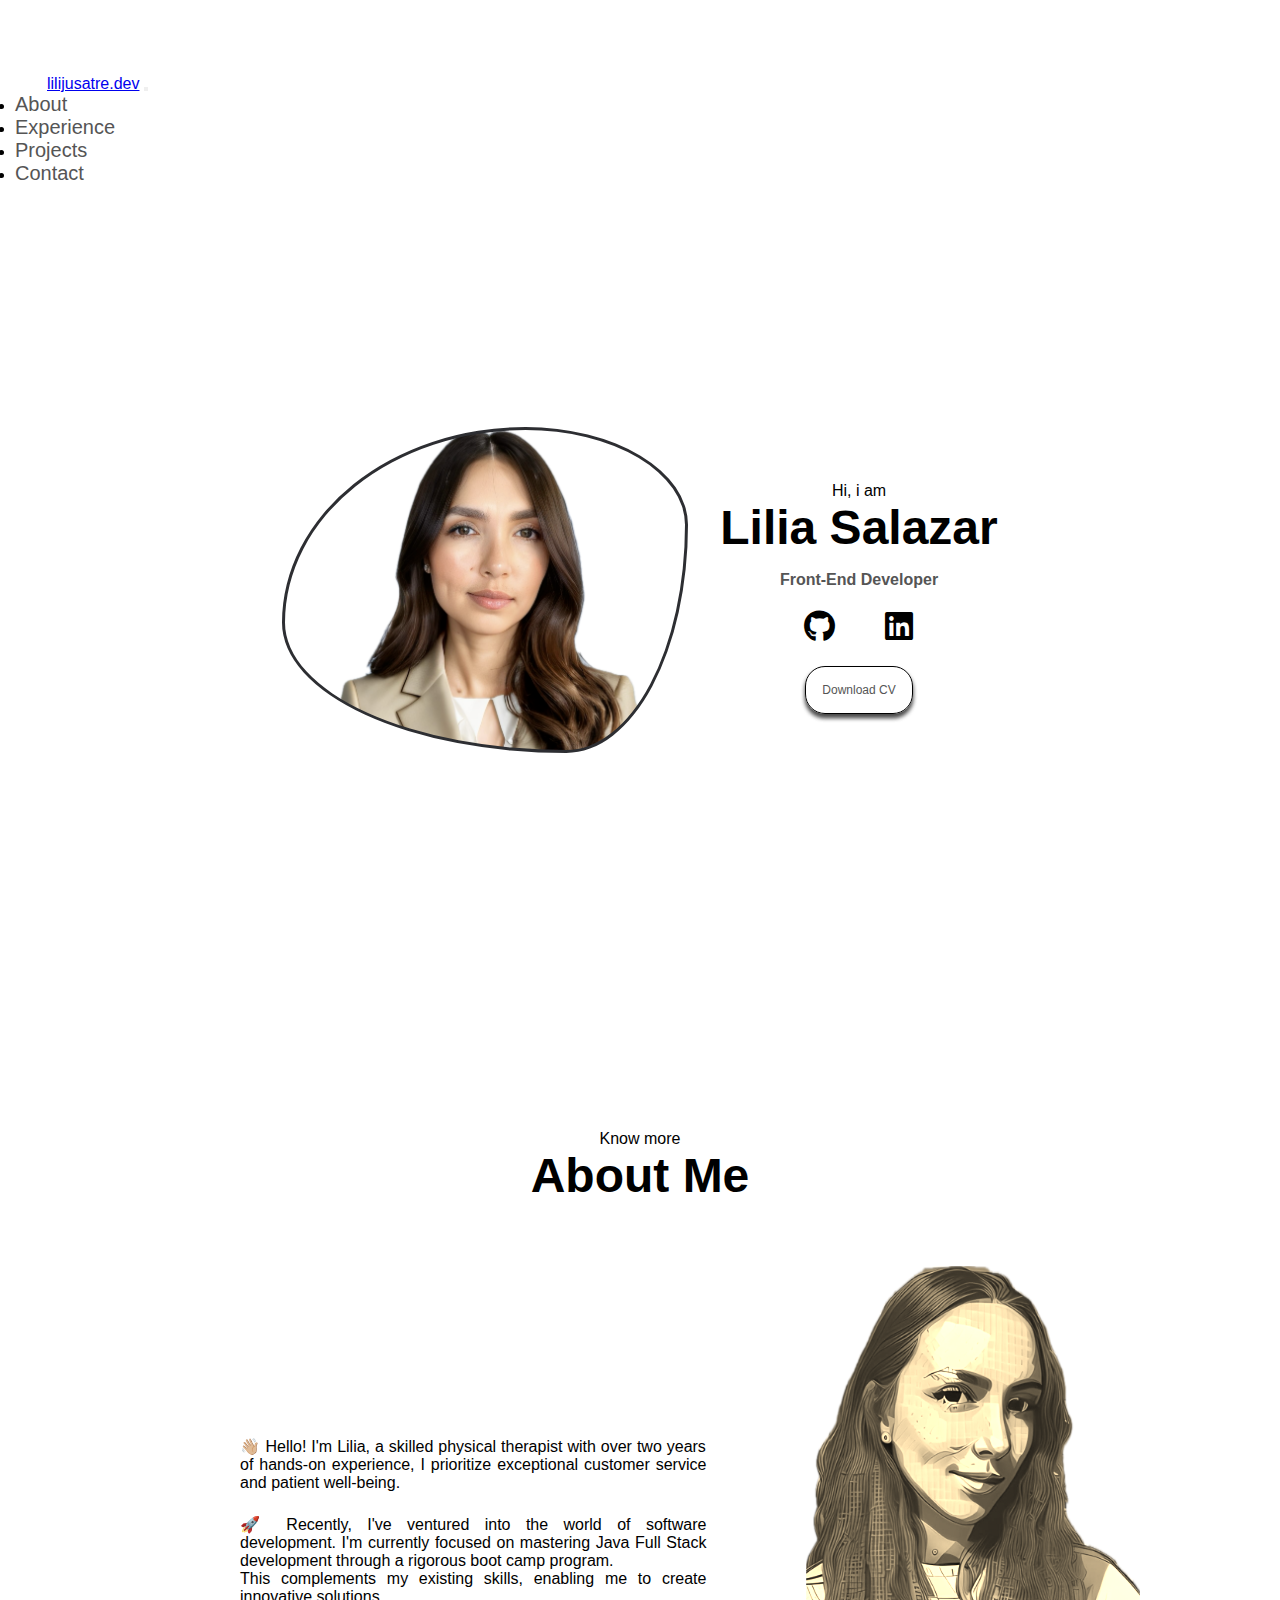
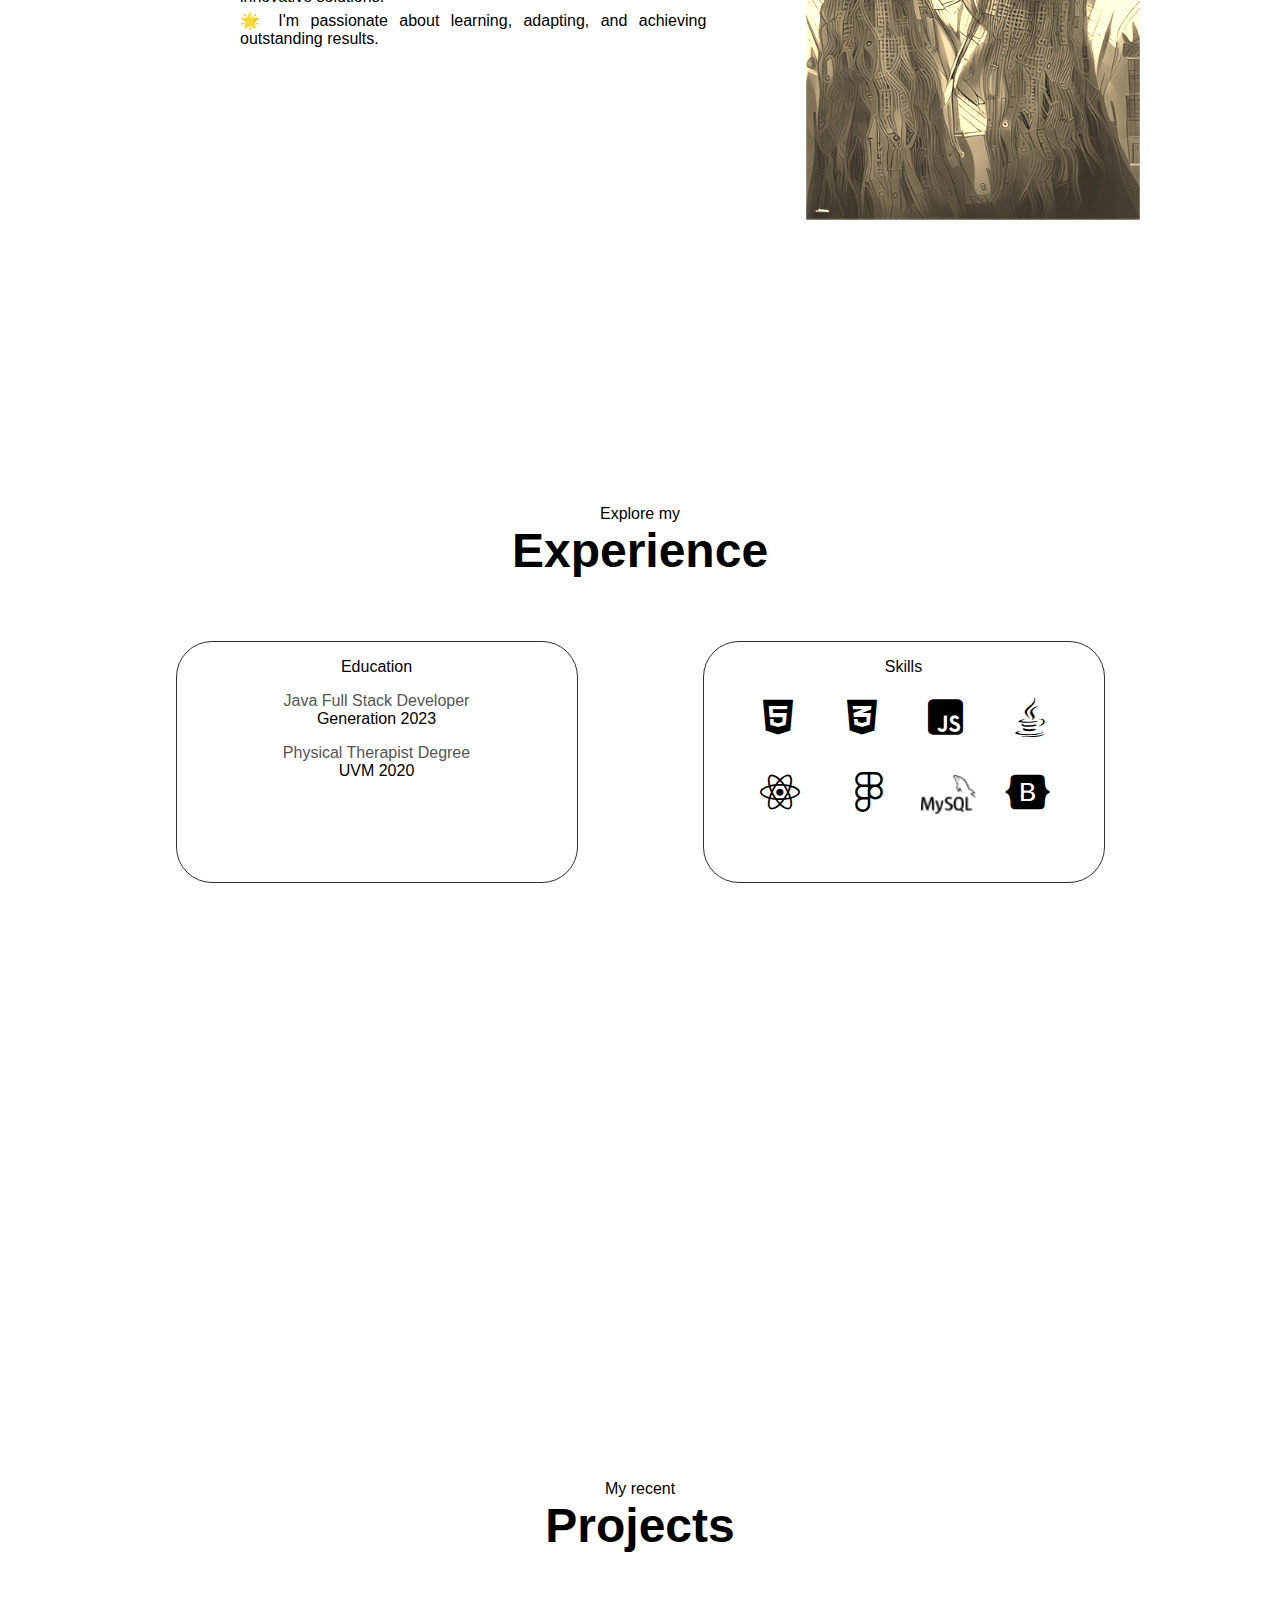
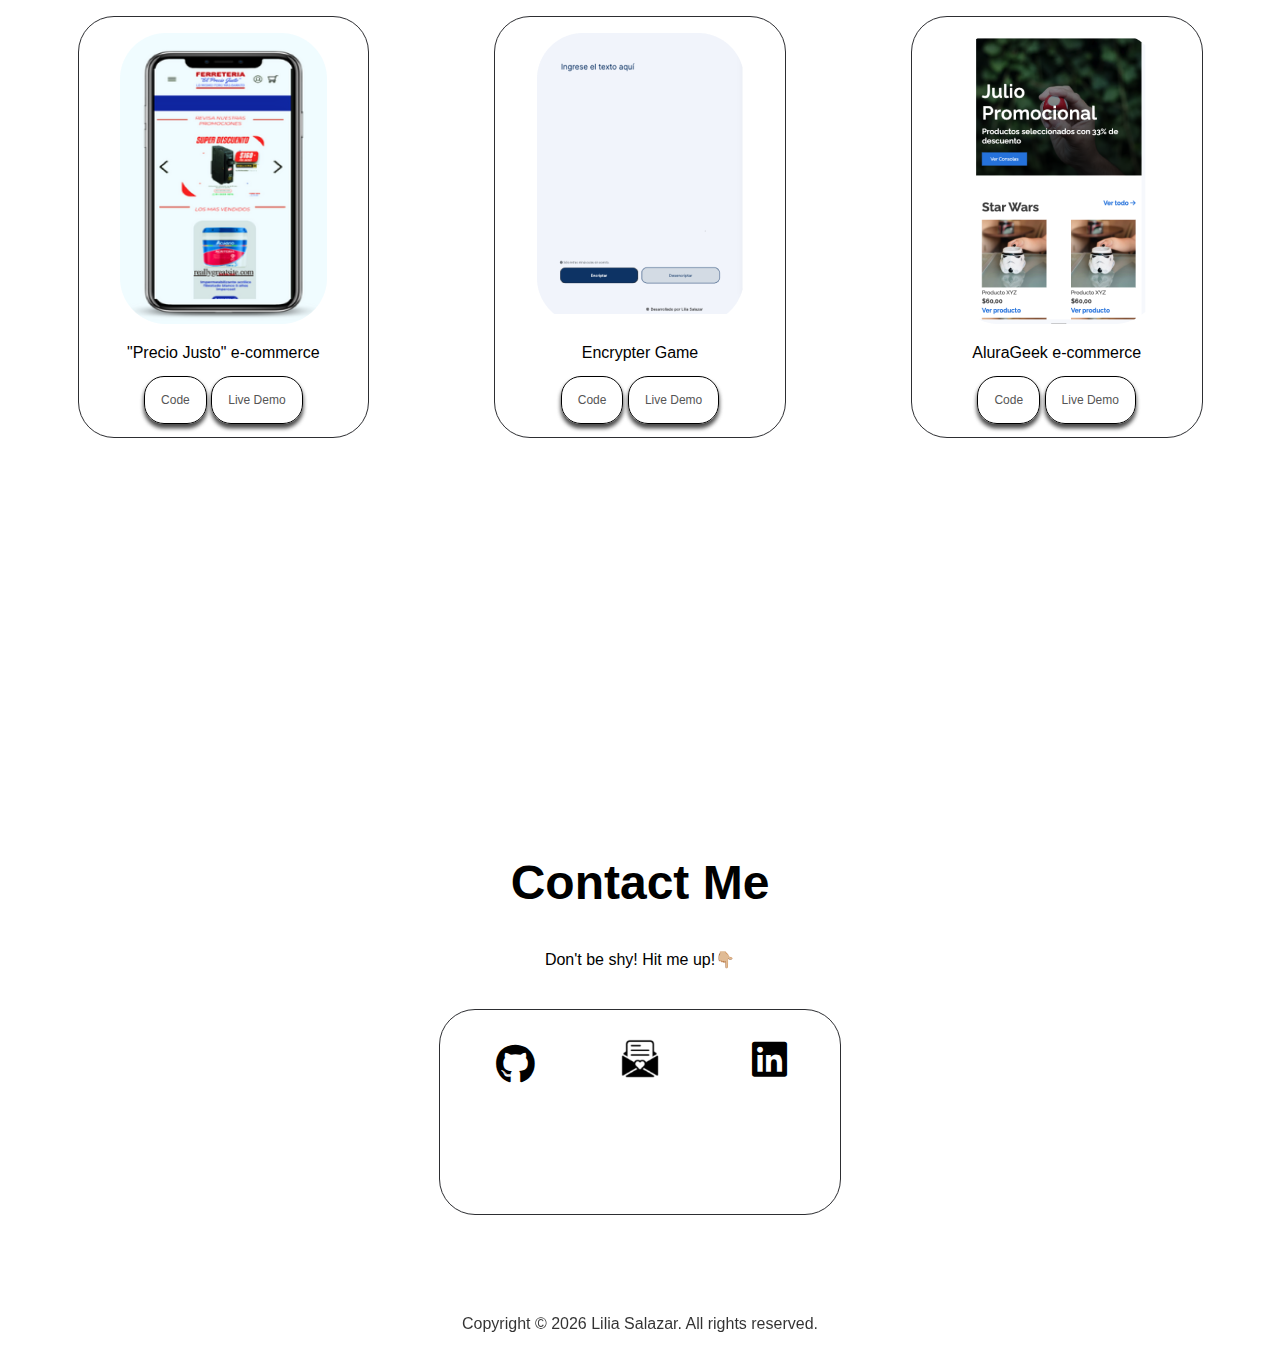
==== index.html @ 245dc3b0 "Cambios en el estilo responsivo" ====
<!DOCTYPE html>
<html lang="en">
  <head>
    <meta charset="UTF-8" />
    <meta name="viewport" content="width=device-width, initial-scale=1.0" />
    <link
      href="https://cdn.jsdelivr.net/npm/bootstrap@5.3.2/dist/css/bootstrap.min.css"
      rel="stylesheet"
      integrity="sha384-T3c6CoIi6uLrA9TneNEoa7RxnatzjcDSCmG1MXxSR1GAsXEV/Dwwykc2MPK8M2HN"
      crossorigin="anonymous"
    />
    <title>Lilia Salazar | Front-End Developer</title>
    <link rel="stylesheet" href="./assets/style.css" />
    <!-- font awesome -->
    <link
      rel="stylesheet"
      href="https://cdnjs.cloudflare.com/ajax/libs/font-awesome/6.2.0/css/all.min.css"
    />
  </head>
  <body>
    <header id="lilia">
      <nav class="navbar navbar-expand-lg bg-body-tertiary fixed-top">
        <div class="container-fluid">
          <a class="navbar-brand brand" href="#profile">lilijusatre.dev</a>
          <button
            class="navbar-toggler"
            type="button"
            data-bs-toggle="collapse"
            data-bs-target="#navbarTogglerDemo02"
            aria-controls="navbarTogglerDemo02"
            aria-expanded="false"
            aria-label="Toggle navigation"
          >
            <span class="navbar-toggler-icon"></span>
          </button>
          <div class="collapse navbar-collapse" id="navbarTogglerDemo02">
            <ul class="navbar-nav ms-auto mb-2 mb-lg-0">
              <li class="nav-item">
                <a class="nav-link nav-a" href="#about">About</a>
              </li>
              <li class="nav-item">
                <a class="nav-link nav-a" href="#experience">Experience</a>
              </li>
              <li class="nav-item">
                <a class="nav-link nav-a" href="#projects">Projects</a>
              </li>
              <li class="nav-item">
                <a class="nav-link nav-a" href="#contact">Contact</a>
              </li>
            </ul>
          </div>
        </div>
      </nav>
      <div id="profile">
        <div class="profile-img"></div>
        <div class="profile-text">
          <p class="section_text_p1">Hi, i am</p>
          <h1 class="title">Lilia Salazar</h1>
          <h2 class="section_text_p2">Front-End Developer</h2>
          <div class="redes">
            <a
              class="nav-a"
              href="https://github.com/lilijusatre"
              target="_blank"
              ><i
                class="contact-icon fa-brands fa-github"
                style="color: #000000; font-size: 2rem"
              ></i
            ></a>
            <a
              class="nav-a"
              href="https://www.linkedin.com/in/lilijusatre/"
              target="_blank"
              ><i
                class="contact-icon fa-brands fa-linkedin"
                style="color: #000000; font-size: 2rem"
              ></i
            ></a>
          </div>
          <a
            href="./assets/img/Gray White Resume.png"
            class="button nav-a"
            target="_blank"
            >Download CV</a
          >
        </div>
      </div>
    </header>
    <main>
      <section id="about" class="section_container">
        <p class="section_text_p1">Know more</p>
        <h1 class="title">About Me</h1>
        <div class="img-text-container">
          <div class="text-container">
            <p>
              👋🏼 Hello! I'm Lilia, a skilled physical therapist with over two
              years of hands-on experience, I prioritize exceptional customer
              service and patient well-being.
            </p>
            <br />

            <p>
              🚀 Recently, I've ventured into the world of software development.
              I'm currently focused on mastering Java Full Stack development
              through a rigorous boot camp program.<br />
              This complements my existing skills, enabling me to create
              innovative solutions.
            </p>

            <p>
              🌟 I'm passionate about learning, adapting, and achieving
              outstanding results.
            </p>
          </div>
          <div class="image-me">
            <a href="#" class="column col-xs-6" id="sepia"
              ><img src="./assets/img/photos/Pink-Me.png"
            /></a>
          </div>
        </div>
      </section>
      <section id="experience" class="section_container">
        <p class="section_text_p1">Explore my</p>
        <h1 class="title">Experience</h1>
        <div class="experience_content">
          <div class="education box">
            <p class="section_text_p2">Education</p>
            <div class="education_text">
              <p>Java Full Stack Developer</p>
              <span>Generation 2023</span>

              <p>Physical Therapist Degree</p>
              <span>UVM 2020</span>
            </div>
          </div>
          <div class="skills box">
            <p class="section_text_p2">Skills</p>
            <div class="icons" id="icons">
              <i class="fa-brands fa-html5" style="color: #000000"></i>
              <i class="fa-brands fa-css3-alt" style="color: #000000"></i>
              <i class="fa-brands fa-square-js" style="color: #000000"></i>
              <i class="fa-brands fa-java" style="color: #000000"></i>
              <i class="fa-brands fa-react" style="color: #000000"></i>
              <i class="fa-brands fa-figma" style="color: #000000"></i>
              <img
                src="./assets/img/icons/sql.png"
                alt="sql logo"
                style="height: 55px; width: 55px"
              />
              <i class="fa-brands fa-bootstrap" style="color: #000000"></i>
            </div>
          </div>
        </div>
      </section>
      <section id="projects" class="section_container">
        <p class="section_text_p1">My recent</p>
        <h1 class="title">Projects</h1>
        <div class="cards">
          <div class="project_card box">
            <img
              src="./assets/img/projects/ecommerce.png"
              alt="ecommerce prevew"
            />
            <p class="section_text_p2">"Precio Justo" e-commerce</p>
            <div class="show-project">
              <a
                href="https://github.com/CH33-Team-6/Proyecto-Ferreteria.git"
                class="button nav-a"
                target="_blank"
                >Code</a
              >
              <a
                href="https://ch33-team-6.github.io/Proyecto-Ferreteria/"
                class="button nav-a"
                target="_blank"
                >Live Demo</a
              >
            </div>
          </div>
          <div class="project_card box">
            <img
              src="./assets/img/projects/encrypter.png"
              alt="project game prevew"
            />
            <p class="section_text_p2">Encrypter Game</p>
            <div class="show-project">
              <a
                href="https://github.com/lilijusatre/encrypter.git"
                class="button nav-a"
                target="_blank"
                >Code</a
              >
              <a
                href="http://encrypter-amber.vercel.app"
                class="button nav-a"
                target="_blank"
                >Live Demo</a
              >
            </div>
          </div>
          <div class="project_card box">
            <img
              src="./assets/img/projects/geek.png"
              alt="project ecommerce prevew"
            />
            <p class="section_text_p2">AluraGeek e-commerce</p>
            <div class="show-project">
              <a
                class="button nav-a"
                href="https://github.com/lilijusatre/AluraGeek.git"
                target="_blank"
                >Code</a
              >
              <a
                class="nav-a button"
                href="https://lilijusatre.github.io/AluraGeek/"
                target="_blank"
                >Live Demo</a
              >
            </div>
          </div>
        </div>
      </section>
      <section id="contact" class="section_container">
        <h1 class="title">Contact Me</h1>
        <p class="section_text_p1">Don't be shy! Hit me up!👇🏼</p>
        <div class="contact box">
          <a
            href="https://github.com/lilijusatre"
            class="contact-icon"
            target="_blank"
            ><i
              class="contact-icon fa-brands fa-github"
              style="color: #000000"
            ></i
          ></a>
          <a href="mailto:lilijusatre@gmail.com" target="_blank"
            ><img
              src="./assets/img/icons/email.png"
              alt="mail icon"
              style="height: 50px; width: 50px"
          /></a>
          <a href="https://www.linkedin.com/in/lilijusatre/" target="_blank"
            ><i
              class="contact-icon fa-brands fa-linkedin"
              style="color: #000000"
            ></i
          ></a>
        </div>
      </section>
    </main>
    <footer>
      <p class="footer_text">
        Copyright © <span id="copyright"></span> Lilia Salazar. All rights
        reserved.
      </p>
    </footer>
    <script type="module" src="./assets/js/main.js"></script>
    <script
      src="https://cdn.jsdelivr.net/npm/bootstrap@5.3.2/dist/js/bootstrap.bundle.min.js"
      integrity="sha384-C6RzsynM9kWDrMNeT87bh95OGNyZPhcTNXj1NW7RuBCsyN/o0jlpcV8Qyq46cDfL"
      crossorigin="anonymous"
    ></script>
  </body>
</html>
---- assets/style.css ----
* {
  margin: 0;
  padding: 0;
}

body {
  font-family: "Poppins", sans-serif;
  margin: 15px;
  padding-top: 60px;
}

html {
  scroll-behavior: smooth;
}
.education_text > p {
  color: rgb(85, 85, 85);
  font-weight: 400;
  margin-bottom: 0;
  margin-top: 1rem;
}

h2,
h3 {
  color: rgb(85, 85, 85);
  font-weight: 600;
}
/* navbar */

.menu {
  display: flex;
}
#menu {
  display: none;
}
.nav label {
  color: transparent;
}
.menu li {
  list-style: none;
  margin-left: 15px;
}
.logo {
  color: #2d2e32;
}
.nav-a {
  color: rgb(85, 85, 85);
  text-decoration: none;
  font-size: 1.25rem;
}
.brand {
  padding-left: 2rem;
}
.nav-a:hover,
.brand:hover {
  color: palevioletred;
}
.container-fluid {
  margin-right: 30px;
}
/* HEADER */
#profile {
  display: flex;
  justify-content: center;
  align-items: center;
  gap: 2rem;
  height: 90vh;
}
.profile-img {
  animation: morph 8s ease-in-out infinite;
  background-image: url("./img/photos/Profile-me.png");
  background-position: center center;
  background-repeat: no-repeat;
  background-size: contain;
  border: 3px solid #2d2e32;
  border-radius: 60% 40% 30% 70%/60% 30% 70% 40%;
  height: 20rem;
  transition: all 1s ease-in-out;
  width: 25rem;
}
.profile-text {
  text-align: center;
}
.title {
  font-size: 3rem;
  font-weight: 600;
}
.section_text_p2 {
  font-size: 1rem;
  margin: 1rem;
}
/* About Me Section */
.section_container {
  text-align: center;
  padding-top: 15vh;
  height: calc(100vh - 60px);
}
.img-text-container {
  display: flex;
  align-items: center;
  padding: 5% 10%;
}
.text-container {
  padding: 0 10%;
  text-align: justify;
}
.text-container p {
  margin-bottom: 5px;
}
/* img about me */
.column#sepia img {
  -webkit-filter: sepia(100%);
  filter: sepia(100%);
  -webkit-transition: 0.3s ease-in-out;
  transition: 0.3s ease-in-out;
  width: 100%;
}
.column#sepia:hover img {
  -webkit-filter: sepia(0);
  filter: sepia(0);
}
/* EXPERIENCE */
.experience_content {
  display: flex;
  justify-content: center;
  align-items: center;
}
.box {
  border: 1px solid #2d2e32;
  border-radius: 2.25rem;
  width: 25rem;
  height: 15rem;
  margin: 5%;
}

.education_text:hover {
  font-size: 1.25rem;
}

.icons {
  font-size: 2.5rem;
  display: flex;
  flex-wrap: wrap;
  justify-content: space-around;
  max-width: 400px;
  margin: 0 2rem;
  height: 50%;
}
.icons i {
  /* margin: 1rem; */
  width: 65px;
  height: 65px;
  margin: 5px;
}
/* PROJECTS */
.cards {
  display: flex;
}
.project_card {
  height: 100%;
  padding-top: 1rem;
}
.show-project {
  margin: 10%;
}
.button {
  box-shadow: 0px 4px 4px 0px rgba(0, 0, 0, 0.25),
    0px 4px 4px 0px rgba(0, 0, 0, 0.63);
  border: 1px solid #000;
  margin: 1rem 0;
  border-radius: 1.25rem;
  padding: 1rem;
  font-size: 0.75rem;
}
.button:hover {
  background-color: rgb(202, 171, 176);
  color: whitesmoke;
}
/* CONTACT */
.contact {
  font-size: 2.5rem;
  display: flex;
  flex-wrap: wrap;
  justify-content: space-around;
  max-width: 400px;
  margin: 0 2rem;
  height: 50%;
  padding-top: 1.5rem;
}
.contact i,
.contact-icon {
  width: 65px;
  height: 65px;
  margin: 5px;
}

#contact {
  display: flex;
  flex-direction: column;
  align-items: center;
  justify-content: space-between;
  gap: 36px;
  margin-bottom: 100px;
  height: 40vh;
}
.footer_text {
  opacity: 80%;
  text-align: center;
}

/* keyframes */
@keyframes morph {
  0% {
    border-radius: 60% 40% 30% 70%/60% 30% 70% 40%;
  }
  50% {
    border-radius: 30% 60% 70% 40%/50% 60% 30% 60%;
  }
  100% {
    border-radius: 60% 40% 30% 70%/60% 30% 70% 40%;
  }
}

/* MEDIA QUERY */
@media screen and (max-width: 770px) and (min-width: 320px) {
  .menu {
    display: none;
    margin-top: 0;
    padding: 0;
    width: 200px;
    flex-wrap: wrap;
    align-items: center;
    z-index: 1;
    padding-top: 60px;
  }

  input:checked ~ .menu {
    display: block;
  }

  input {
    display: none;
  }

  .nav label {
    box-sizing: border-box;
    display: inline-block;
    border-radius: 5px;
    width: 48px;
    height: 48px;
    line-height: 30px;
    font-weight: bold;
    text-align: center;
    user-select: none;
    color: #000;
  }
  /*     
    /* Estilo del boton cuando se pasa el mouse por encima*/
  label:hover {
    background: rgb(229, 214, 214);
  }

  /* Estilo del boton cuando el menú está expandido*/
  input:checked ~ label {
    background: rgb(242, 234, 234);
  }
  li {
    display: block;
    background: rgb(240, 236, 236);
    margin: 0;
    padding: 10px;
    list-style: none;
    border-bottom: 1px solid rgb(244, 176, 176);
  }
  /*Estilo cuando el mouse pasa encima de cada link del menu*/
  li:hover {
    filter: brightness(110%);
  }
  /* Header */
  #profile {
    flex-direction: column;
    height: 70vh;
  }
  .profile-img {
    height: 30vh;
    width: 90vw;
  }
  .column#sepia img {
    display: none;
  }
  .experience_content {
    flex-direction: column;
  }

  /* CARDS EN FORMA DE CARRUSEL */
  .cards {
    flex-direction: column;
    align-items: center;
  }
  .text-container {
    padding: 0;
  }
  .education,
  .box {
    width: 90vw;
    height: 100%;
  }
  .education_text {
    padding-bottom: 1rem;
  }
  .skills {
    height: 50vh;
  }

  .icons {
    height: 90%;
  }

  .section_container {
    height: auto;
  }

  #contact {
    gap: 20px;
  }
}
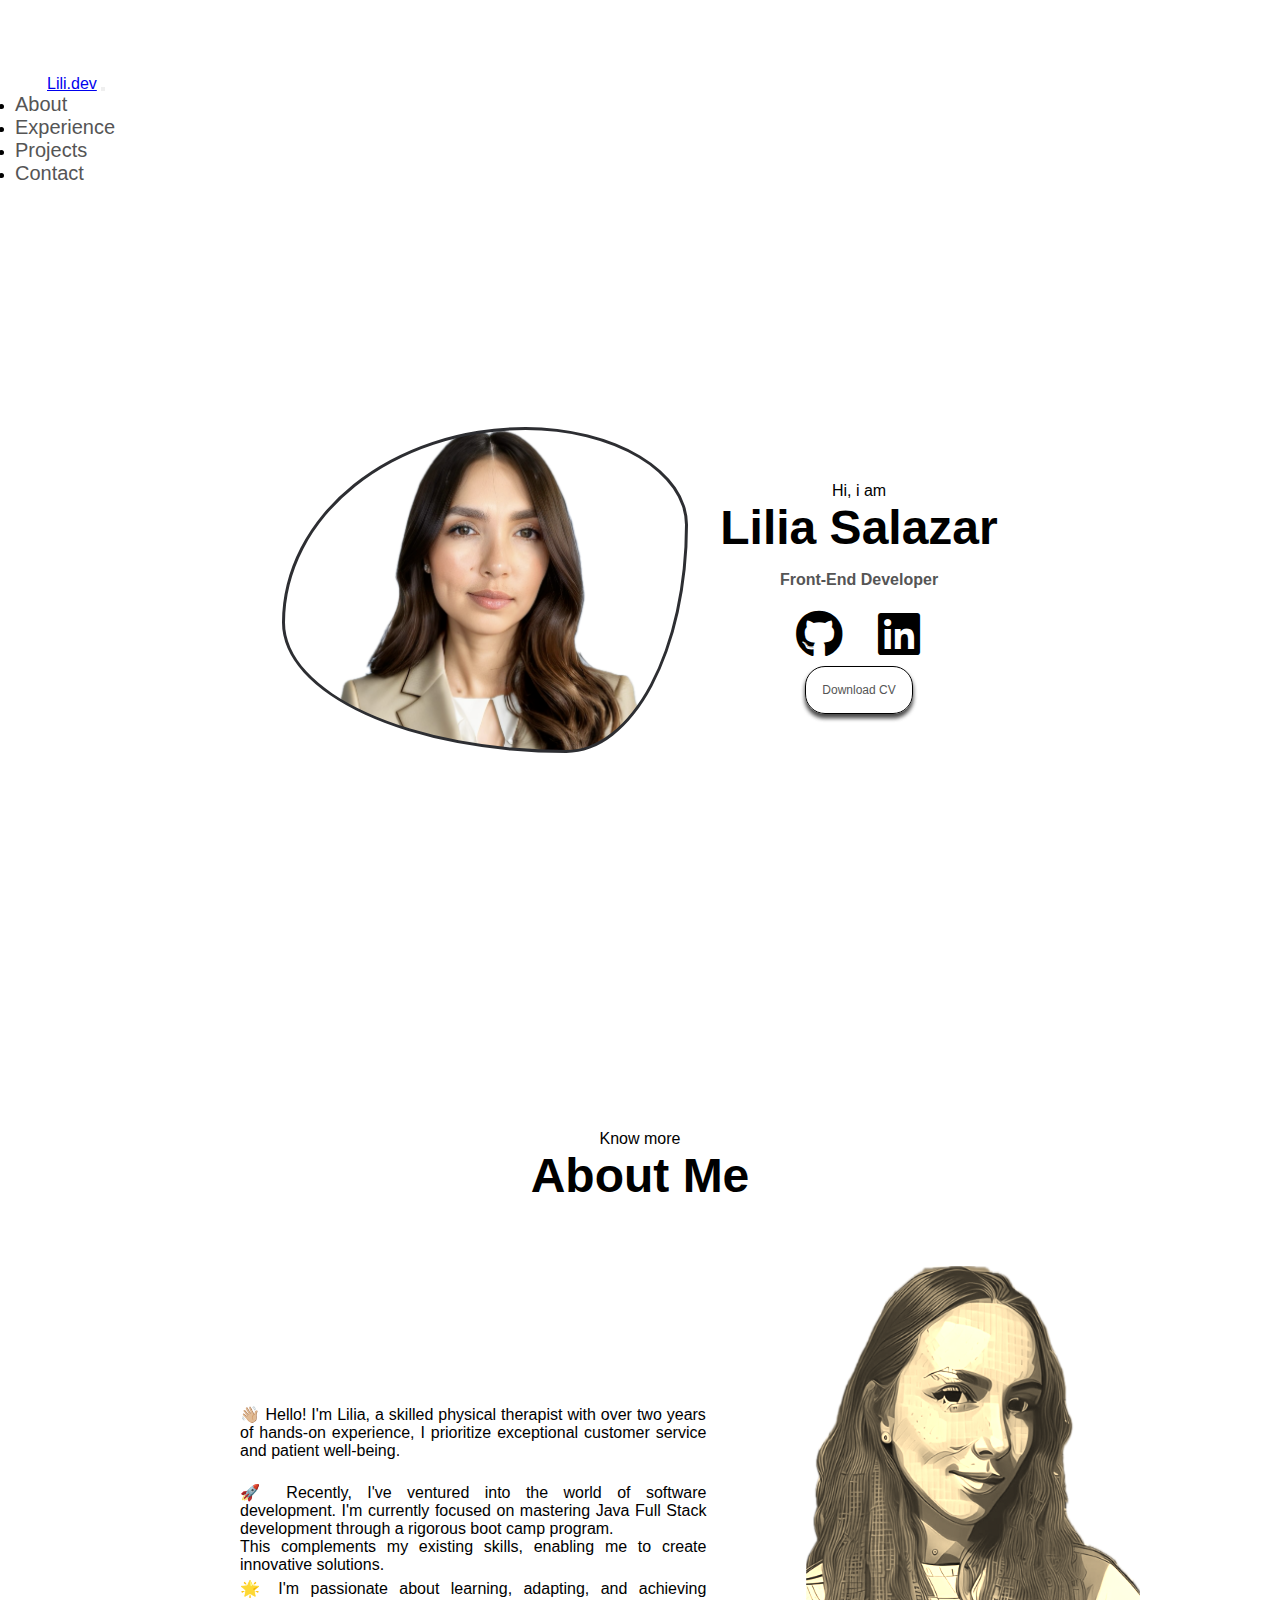
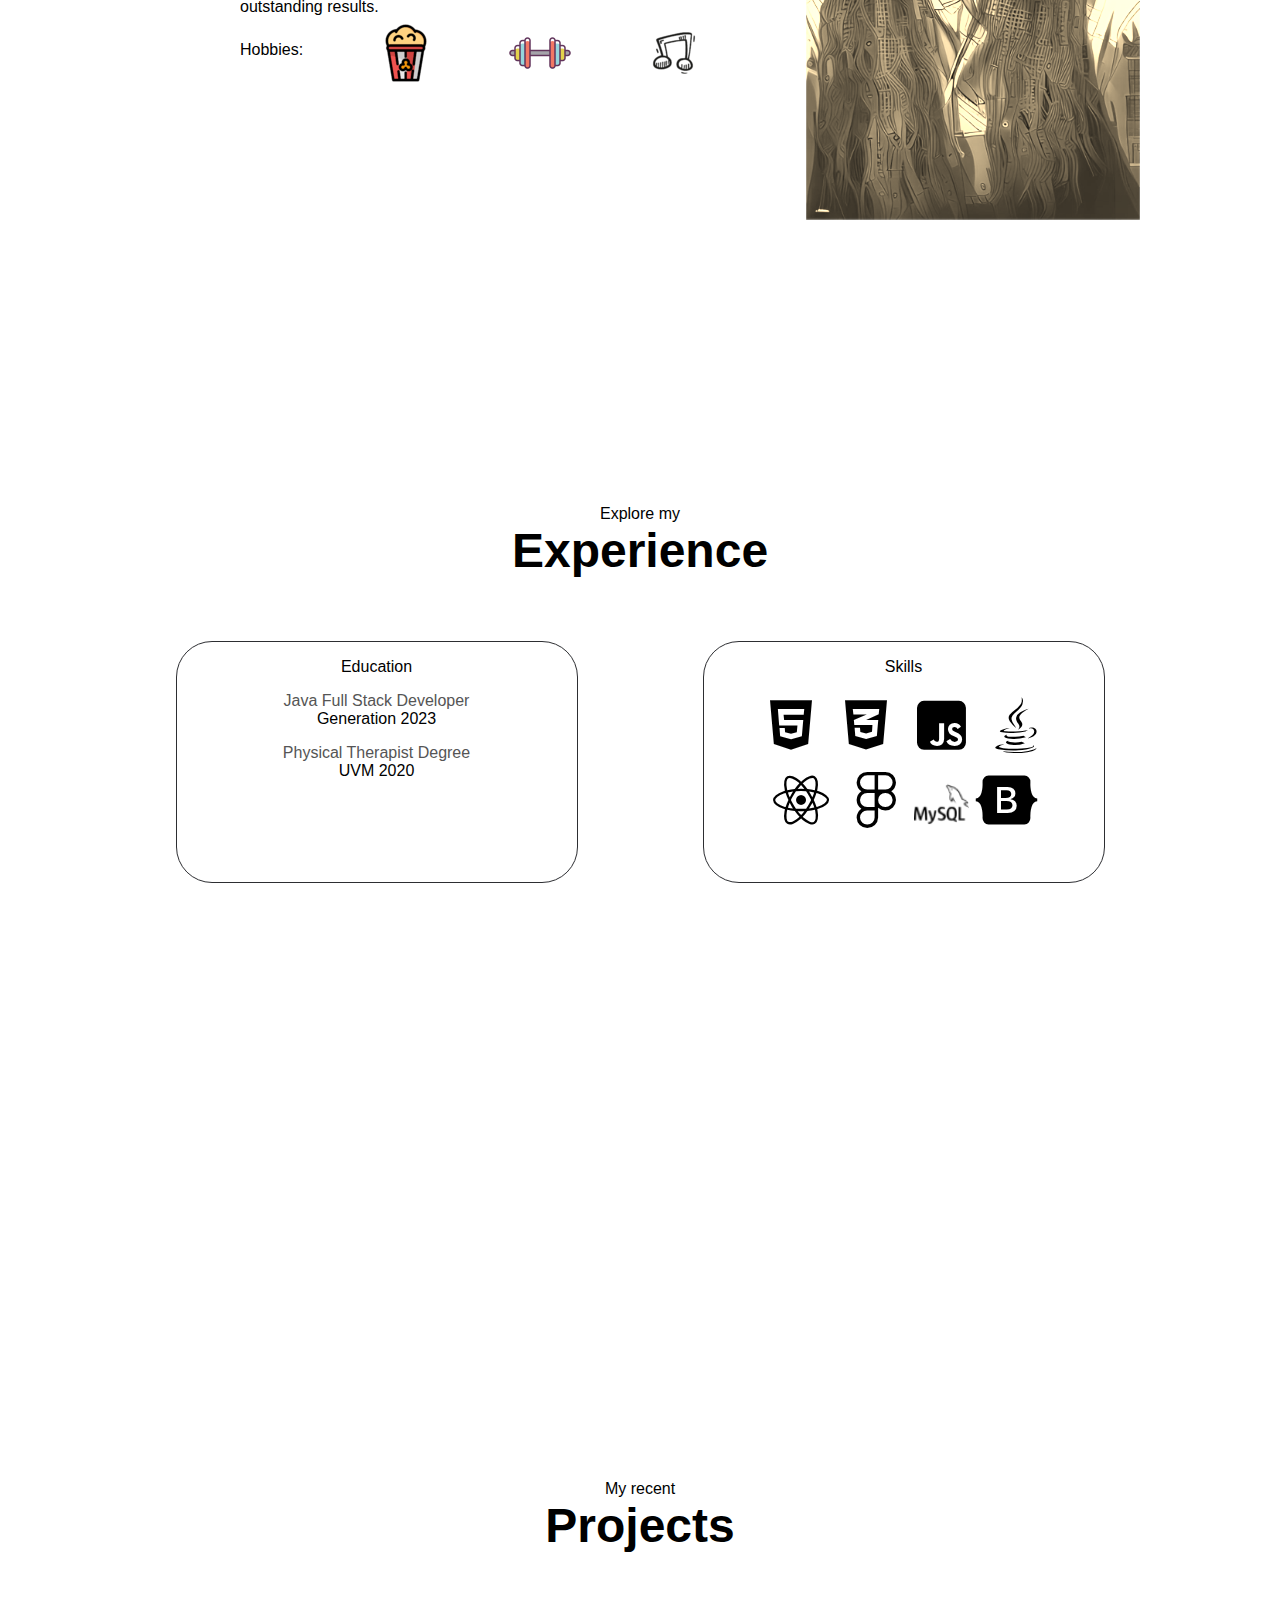
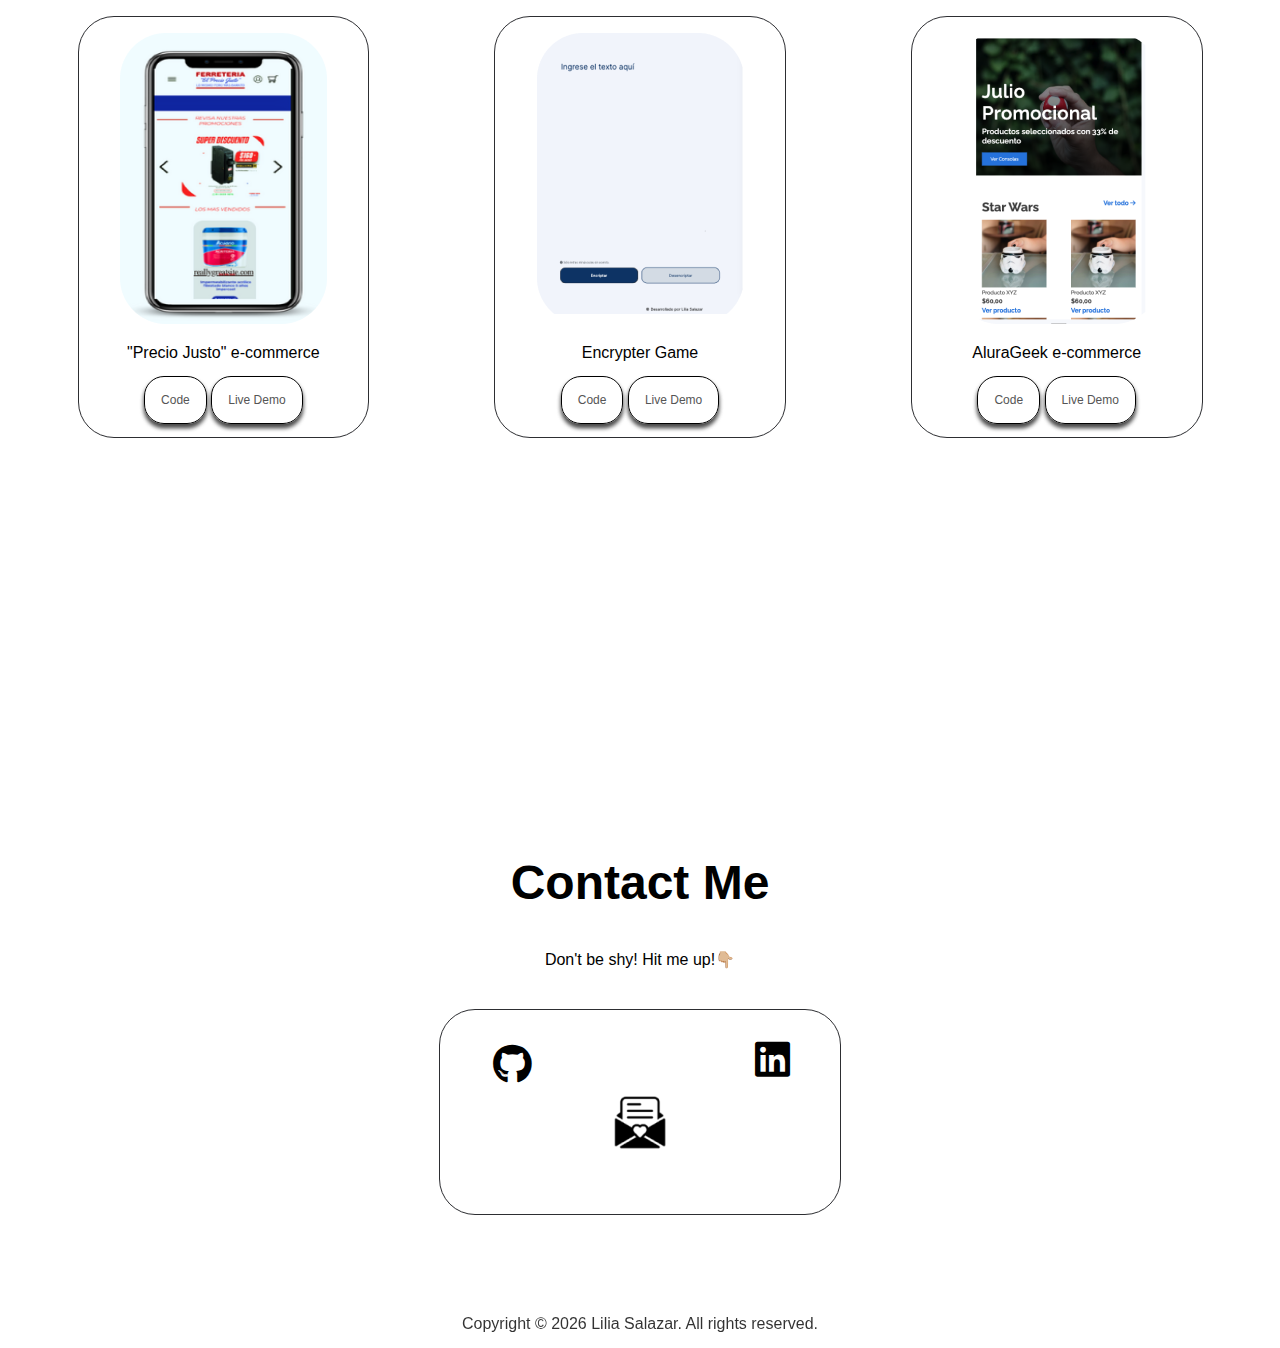
==== commit 91f9e876: "cambios de estilo" ====
--- a/index.html
+++ b/index.html
@@ -10,8 +10,8 @@
       crossorigin="anonymous"
     />
     <title>Lilia Salazar | Front-End Developer</title>
+    <link rel="shortcut icon" type="image/x-icon" href="./assets/img/tea.ico" />
     <link rel="stylesheet" href="./assets/style.css" />
-    <!-- font awesome -->
     <link
       rel="stylesheet"
       href="https://cdnjs.cloudflare.com/ajax/libs/font-awesome/6.2.0/css/all.min.css"
@@ -21,7 +21,7 @@
     <header id="lilia">
       <nav class="navbar navbar-expand-lg bg-body-tertiary fixed-top">
         <div class="container-fluid">
-          <a class="navbar-brand brand" href="#profile">lilijusatre.dev</a>
+          <a class="navbar-brand brand" href="#profile">Lili.dev</a>
           <button
             class="navbar-toggler"
             type="button"
@@ -64,7 +64,7 @@
               target="_blank"
               ><i
                 class="contact-icon fa-brands fa-github"
-                style="color: #000000; font-size: 2rem"
+                style="color: #000000; font-size: 3rem"
               ></i
             ></a>
             <a
@@ -73,7 +73,7 @@
               target="_blank"
               ><i
                 class="contact-icon fa-brands fa-linkedin"
-                style="color: #000000; font-size: 2rem"
+                style="color: #000000; font-size: 3rem"
               ></i
             ></a>
           </div>
@@ -111,6 +111,13 @@
               🌟 I'm passionate about learning, adapting, and achieving
               outstanding results.
             </p>
+            <div class="hobbies-div">
+              <p>Hobbies:</p>
+
+              <img src="/assets/img/icons/Cinema Popcorn Icon.png" alt="" />
+              <img src="/assets/img/icons/Pesas Gym Icon (1).png" alt="" />
+              <img src="./assets/img/icons/Music Note Icon.png" alt="" />
+            </div>
           </div>
           <div class="image-me">
             <a href="#" class="column col-xs-6" id="sepia"
@@ -234,12 +241,20 @@
               style="color: #000000"
             ></i
           ></a>
-          <a href="mailto:lilijusatre@gmail.com" target="_blank"
-            ><img
+          <button
+            class="btn-email"
+            id="btn-email"
+            href="mailto:lilijusatre@gmail.com"
+            target="_blank"
+          >
+            <img
+              id="imagen"
               src="./assets/img/icons/email.png"
-              alt="mail icon"
-              style="height: 50px; width: 50px"
-          /></a>
+              alt="Imagen 1"
+              onmouseover="cambiarImagen()"
+              onmouseout="restaurarImagen()"
+            />
+          </button>
           <a href="https://www.linkedin.com/in/lilijusatre/" target="_blank"
             ><i
               class="contact-icon fa-brands fa-linkedin"
@@ -248,6 +263,7 @@
           ></a>
         </div>
       </section>
+      <div id="form"></div>
     </main>
     <footer>
       <p class="footer_text">
@@ -261,5 +277,14 @@
       integrity="sha384-C6RzsynM9kWDrMNeT87bh95OGNyZPhcTNXj1NW7RuBCsyN/o0jlpcV8Qyq46cDfL"
       crossorigin="anonymous"
     ></script>
+    <script>
+      function cambiarImagen() {
+        document.getElementById("imagen").src =
+          "./assets/img/icons/letterIcon.png";
+      }
+      function restaurarImagen() {
+        document.getElementById("imagen").src = "./assets/img/icons/email.png";
+      }
+    </script>
   </body>
 </html>
--- a/assets/style.css
+++ b/assets/style.css
@@ -99,6 +99,9 @@
   align-items: center;
   padding: 5% 10%;
 }
+.image-me {
+  height: 80%;
+}
 .text-container {
   padding: 0 10%;
   text-align: justify;
@@ -118,6 +121,11 @@
   -webkit-filter: sepia(0);
   filter: sepia(0);
 }
+.hobbies-div {
+  display: flex;
+  align-items: center;
+  justify-content: space-between;
+}
 /* EXPERIENCE */
 .experience_content {
   display: flex;
@@ -137,13 +145,15 @@
 }
 
 .icons {
-  font-size: 2.5rem;
+  font-size: 3.5rem;
   display: flex;
   flex-wrap: wrap;
-  justify-content: space-around;
+  justify-content: center;
   max-width: 400px;
   margin: 0 2rem;
-  height: 50%;
+  /* height: 50%; */
+  align-content: center;
+  align-items: center;
 }
 .icons i {
   /* margin: 1rem; */
@@ -192,7 +202,10 @@
   height: 65px;
   margin: 5px;
 }
-
+.btn-email {
+  border: none;
+  background-color: transparent;
+}
 #contact {
   display: flex;
   flex-direction: column;
@@ -201,6 +214,19 @@
   gap: 36px;
   margin-bottom: 100px;
   height: 40vh;
+}
+#form {
+  display: none;
+  /* display: flex;
+  flex-direction: column;
+  justify-content: center;
+  align-items: center; */
+}
+/*.form-control {
+  border: rgb(202, 171, 176) 2px solid;
+} */
+.mb-3 {
+  width: 50%;
 }
 .footer_text {
   opacity: 80%;
@@ -309,6 +335,10 @@
   }
   .skills {
     height: 50vh;
+    display: flex;
+    justify-content: center;
+    align-items: center;
+    flex-direction: column;
   }
 
   .icons {
@@ -322,4 +352,12 @@
   #contact {
     gap: 20px;
   }
-}
+  #imagen {
+    width: 300px;
+    transition: transform 0.5s;
+  }
+
+  #imagen:hover {
+    transform: scale(1.1);
+  }
+}
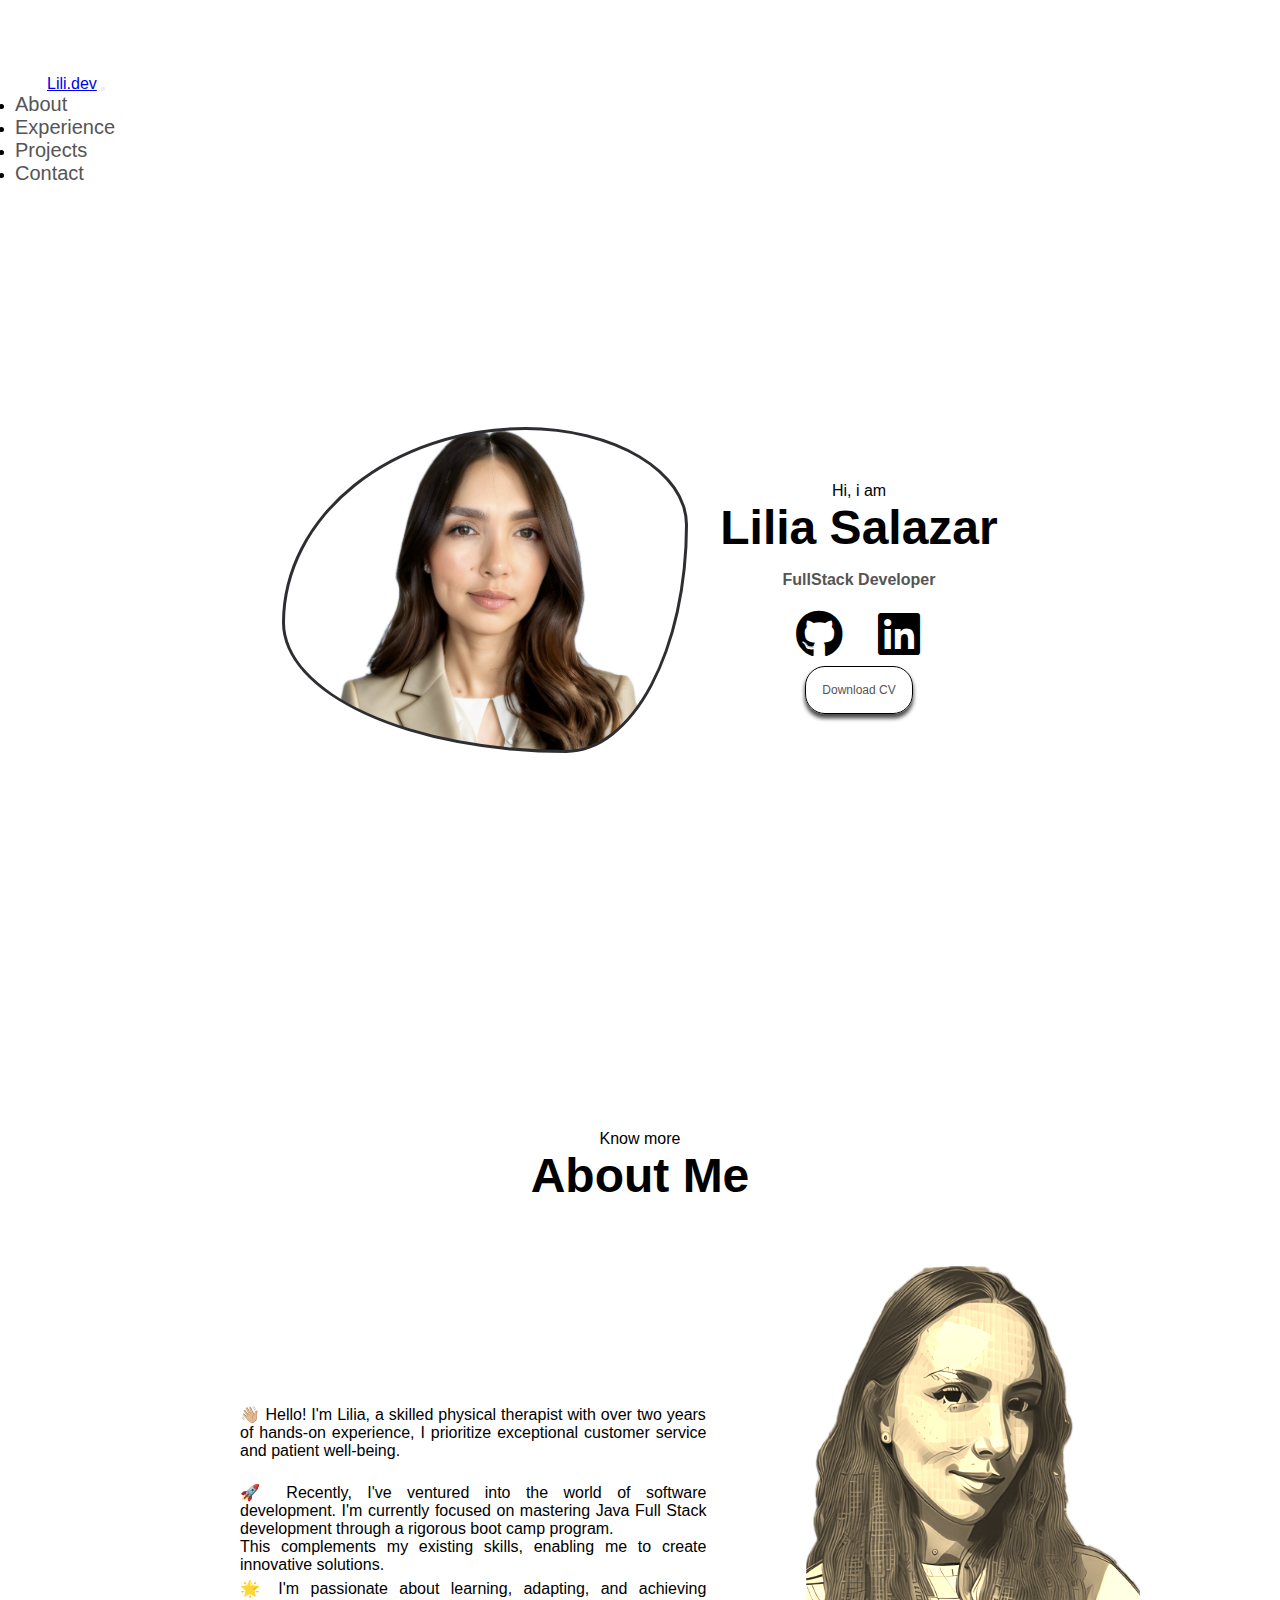
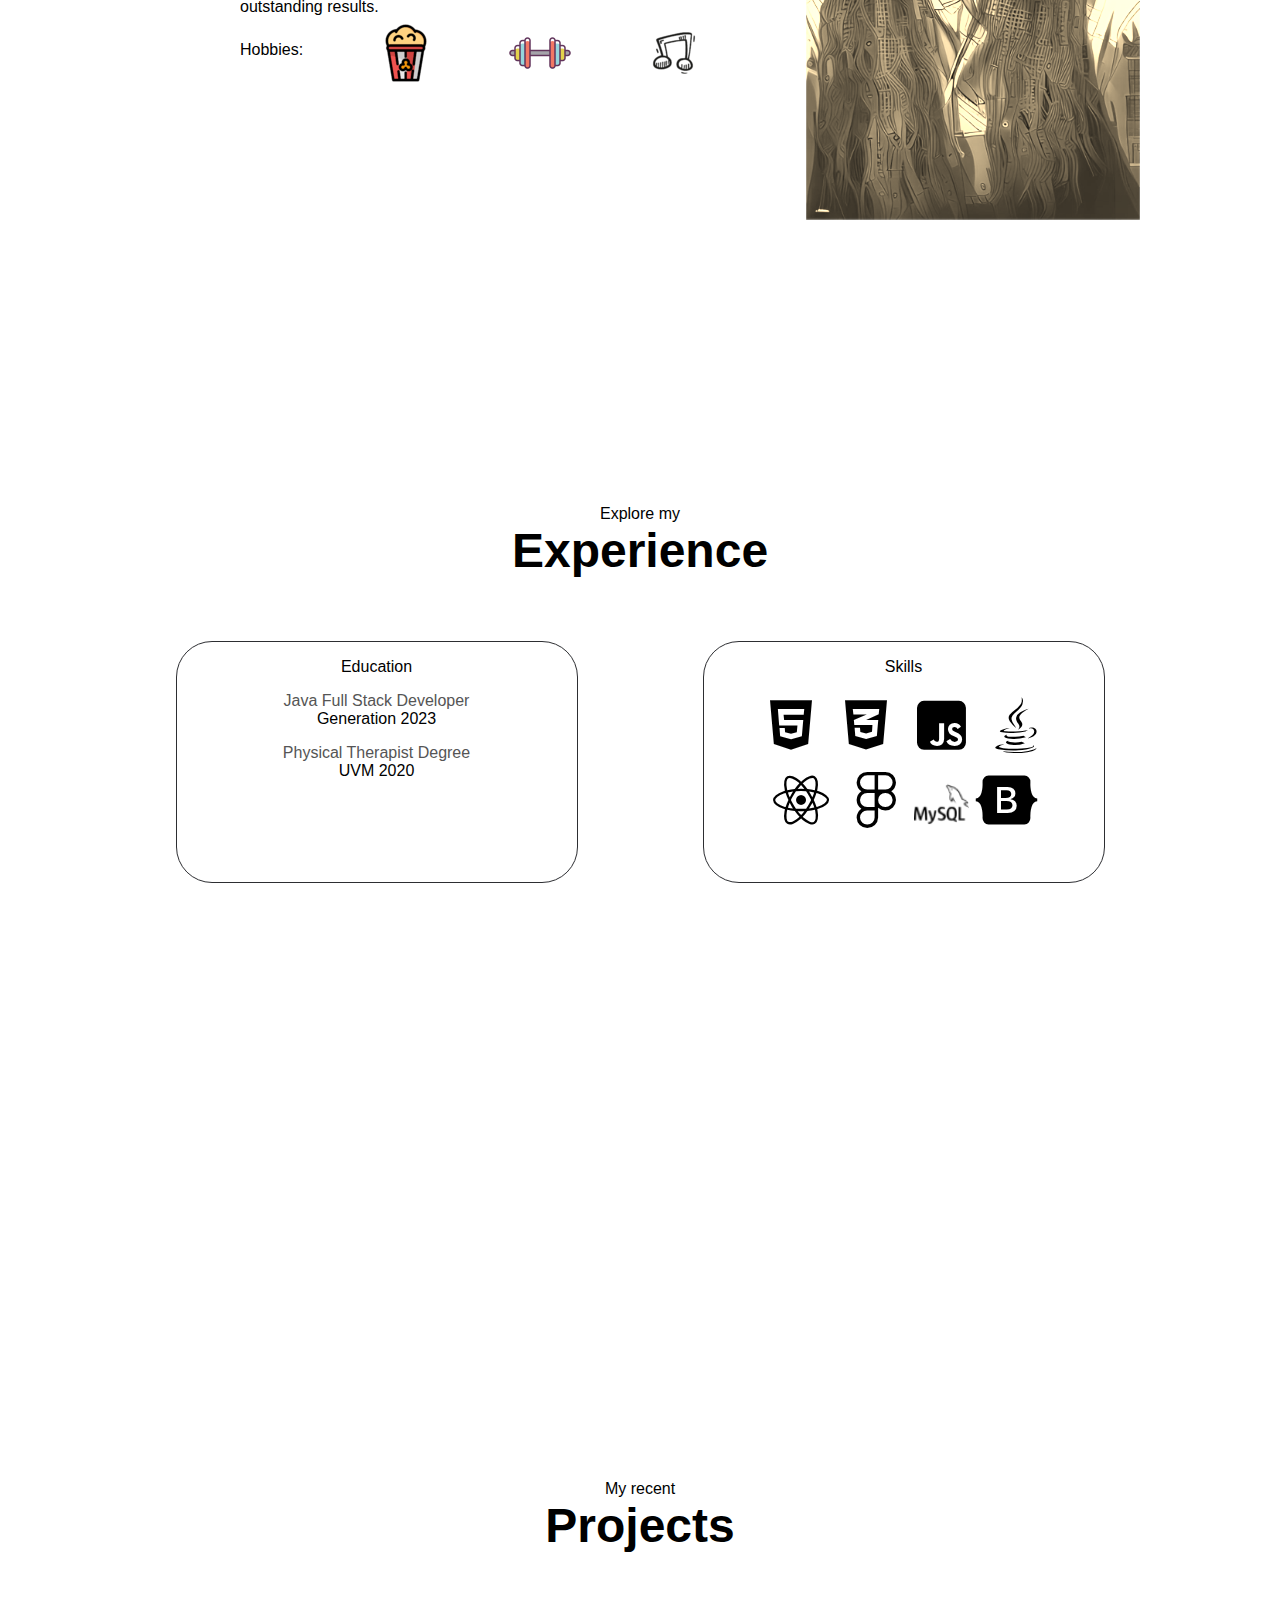
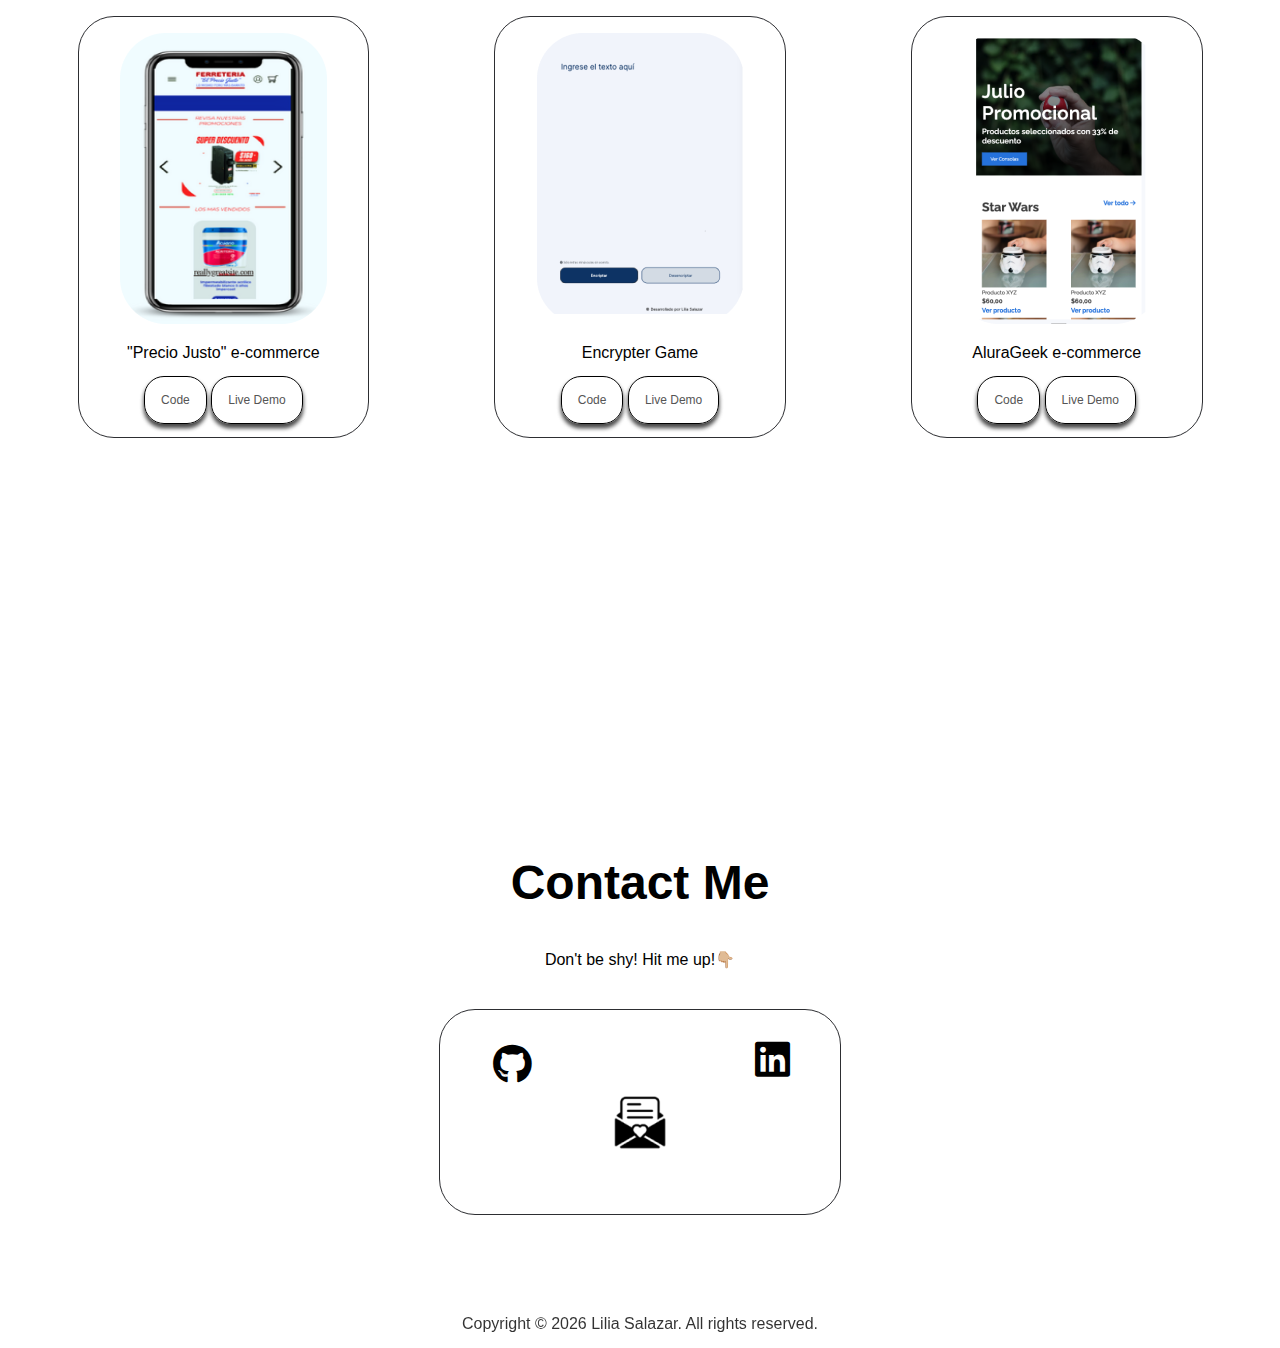
==== commit 8cb0120f: "update cv" ====
--- a/index.html
+++ b/index.html
@@ -56,7 +56,7 @@
         <div class="profile-text">
           <p class="section_text_p1">Hi, i am</p>
           <h1 class="title">Lilia Salazar</h1>
-          <h2 class="section_text_p2">Front-End Developer</h2>
+          <h2 class="section_text_p2">FullStack Developer</h2>
           <div class="redes">
             <a
               class="nav-a"
@@ -77,10 +77,7 @@
               ></i
             ></a>
           </div>
-          <a
-            href="./assets/img/Gray White Resume.png"
-            class="button nav-a"
-            target="_blank"
+          <a href="./assets/img/Resume.png" class="button nav-a" target="_blank"
             >Download CV</a
           >
         </div>
--- a/assets/style.css
+++ b/assets/style.css
@@ -353,7 +353,7 @@
     gap: 20px;
   }
   #imagen {
-    width: 300px;
+    width: 100%;
     transition: transform 0.5s;
   }
 
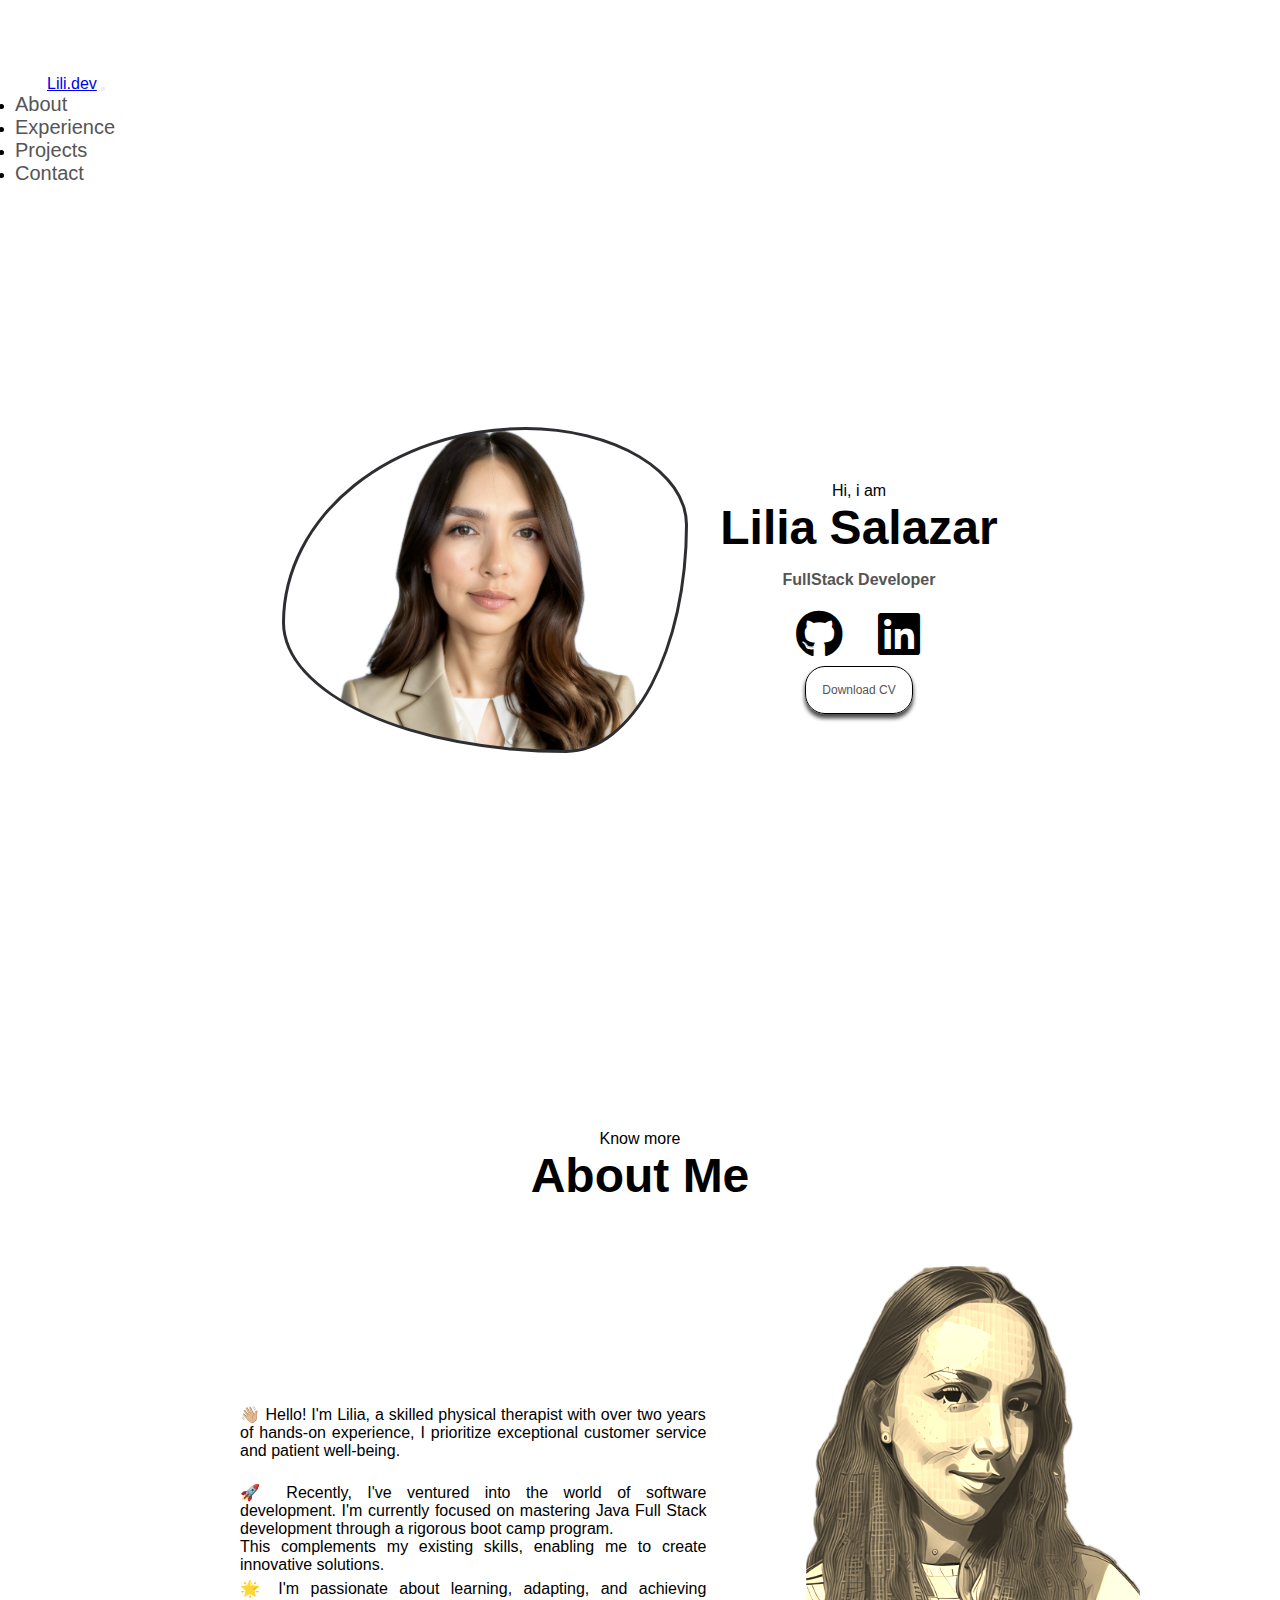
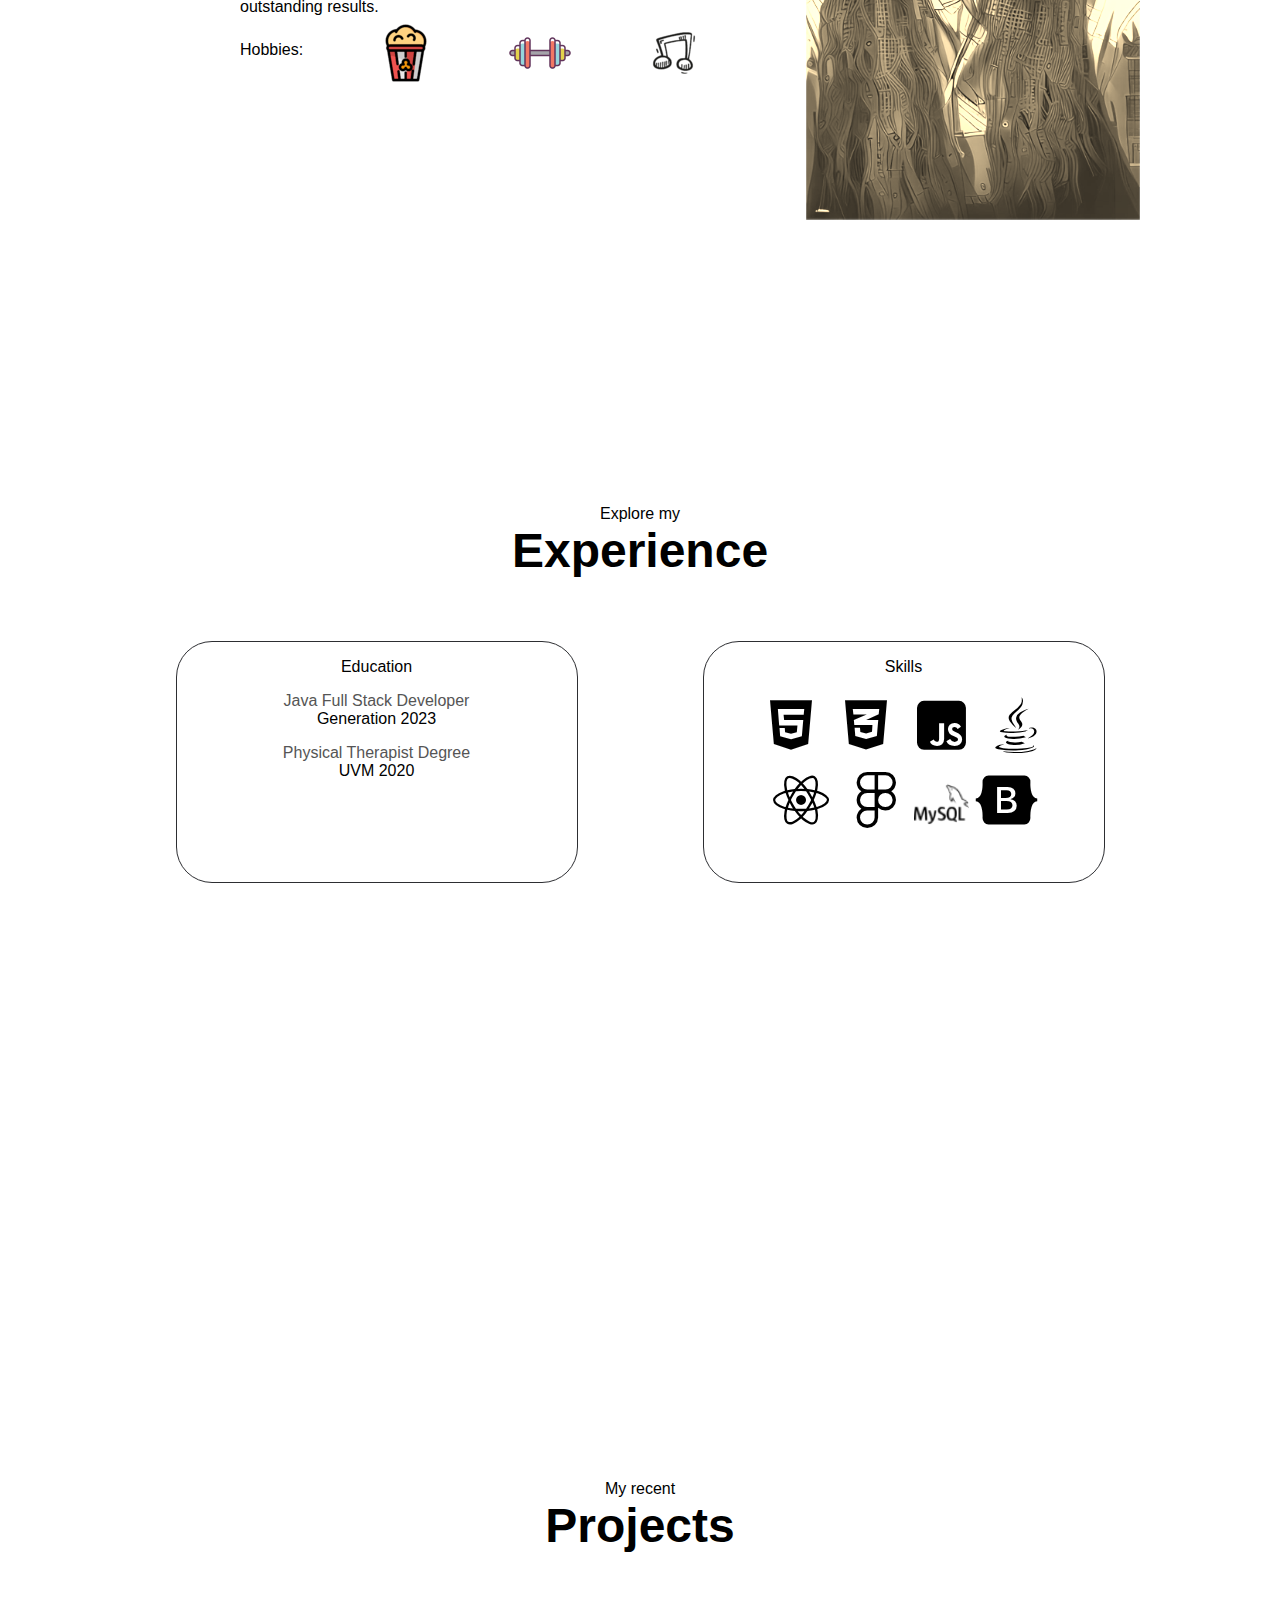
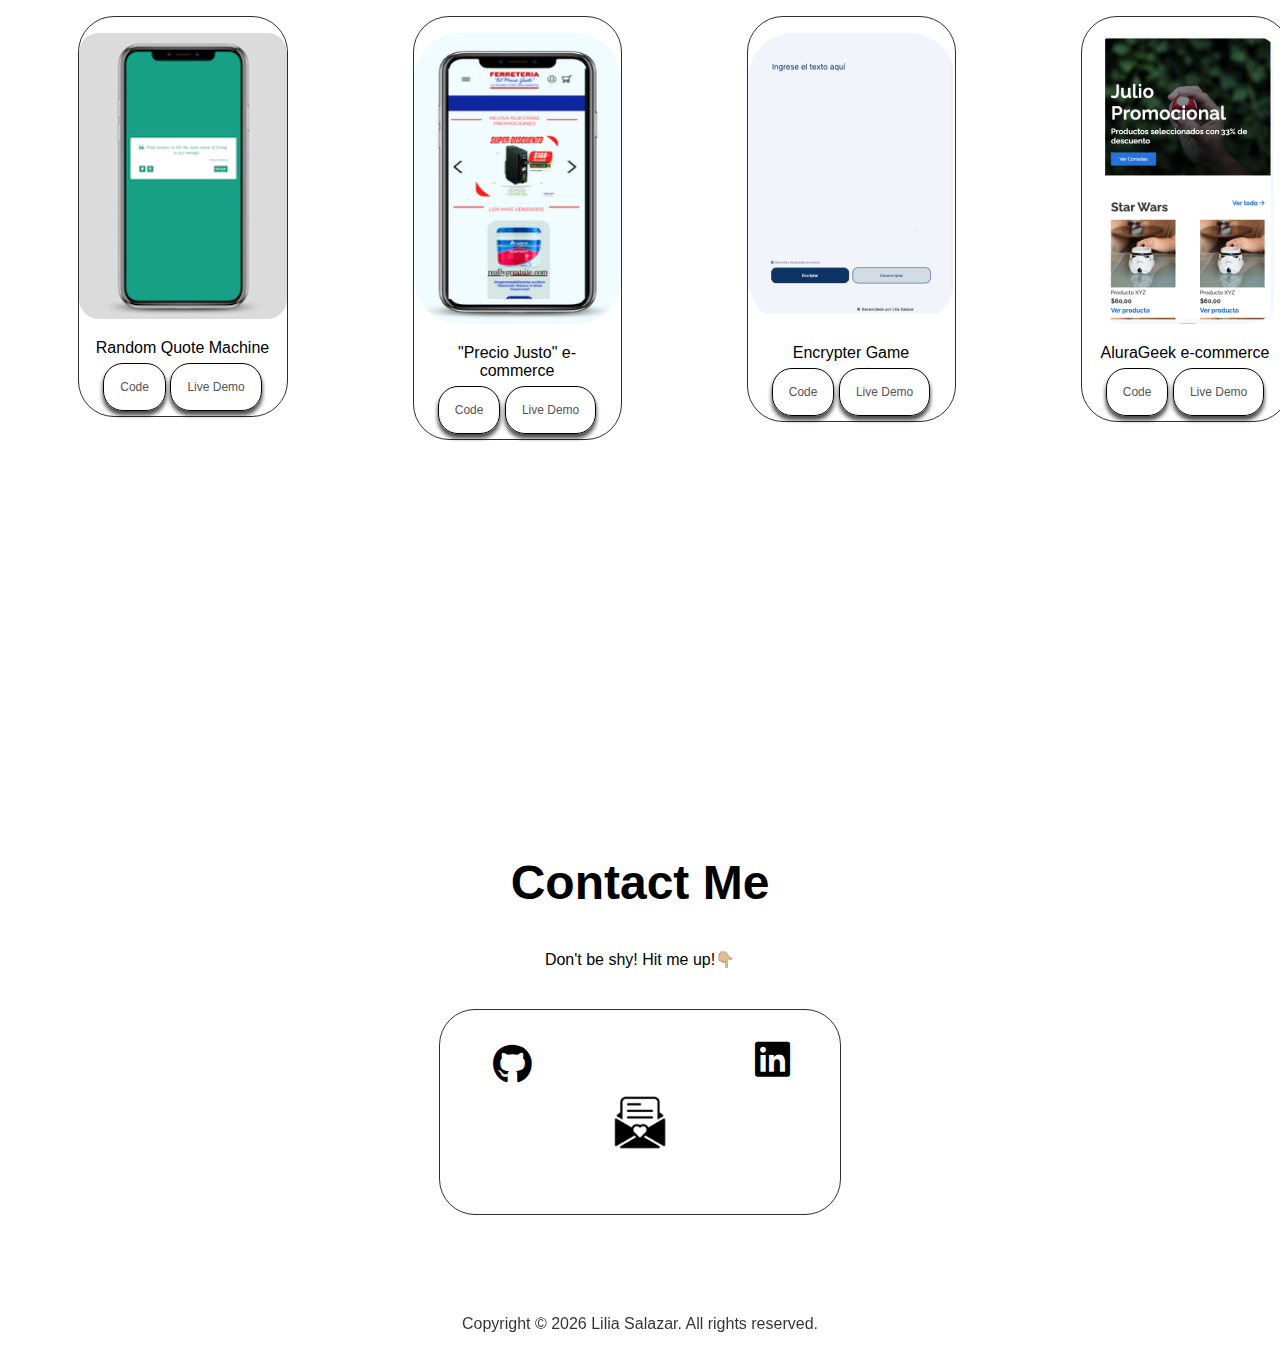
==== commit b1dec626: "se agregó un nuevo proyecto" ====
--- a/index.html
+++ b/index.html
@@ -162,6 +162,28 @@
         <div class="cards">
           <div class="project_card box">
             <img
+              class="quote-img"
+              src="./assets/img/projects/quotes.png"
+              alt="project quote machine"
+            />
+            <p class="section_text_p2">Random Quote Machine</p>
+            <div class="show-project">
+              <a
+                class="button nav-a"
+                href="https://github.com/lilijusatre/quoteMachine"
+                target="_blank"
+                >Code</a
+              >
+              <a
+                class="nav-a button"
+                href="https://quote-machine-ochre.vercel.app/"
+                target="_blank"
+                >Live Demo</a
+              >
+            </div>
+          </div>
+          <div class="project_card box">
+            <img
               src="./assets/img/projects/ecommerce.png"
               alt="ecommerce prevew"
             />
--- a/assets/style.css
+++ b/assets/style.css
@@ -185,6 +185,9 @@
   background-color: rgb(202, 171, 176);
   color: whitesmoke;
 }
+.quote-img {
+  border-radius: 20px;
+}
 /* CONTACT */
 .contact {
   font-size: 2.5rem;
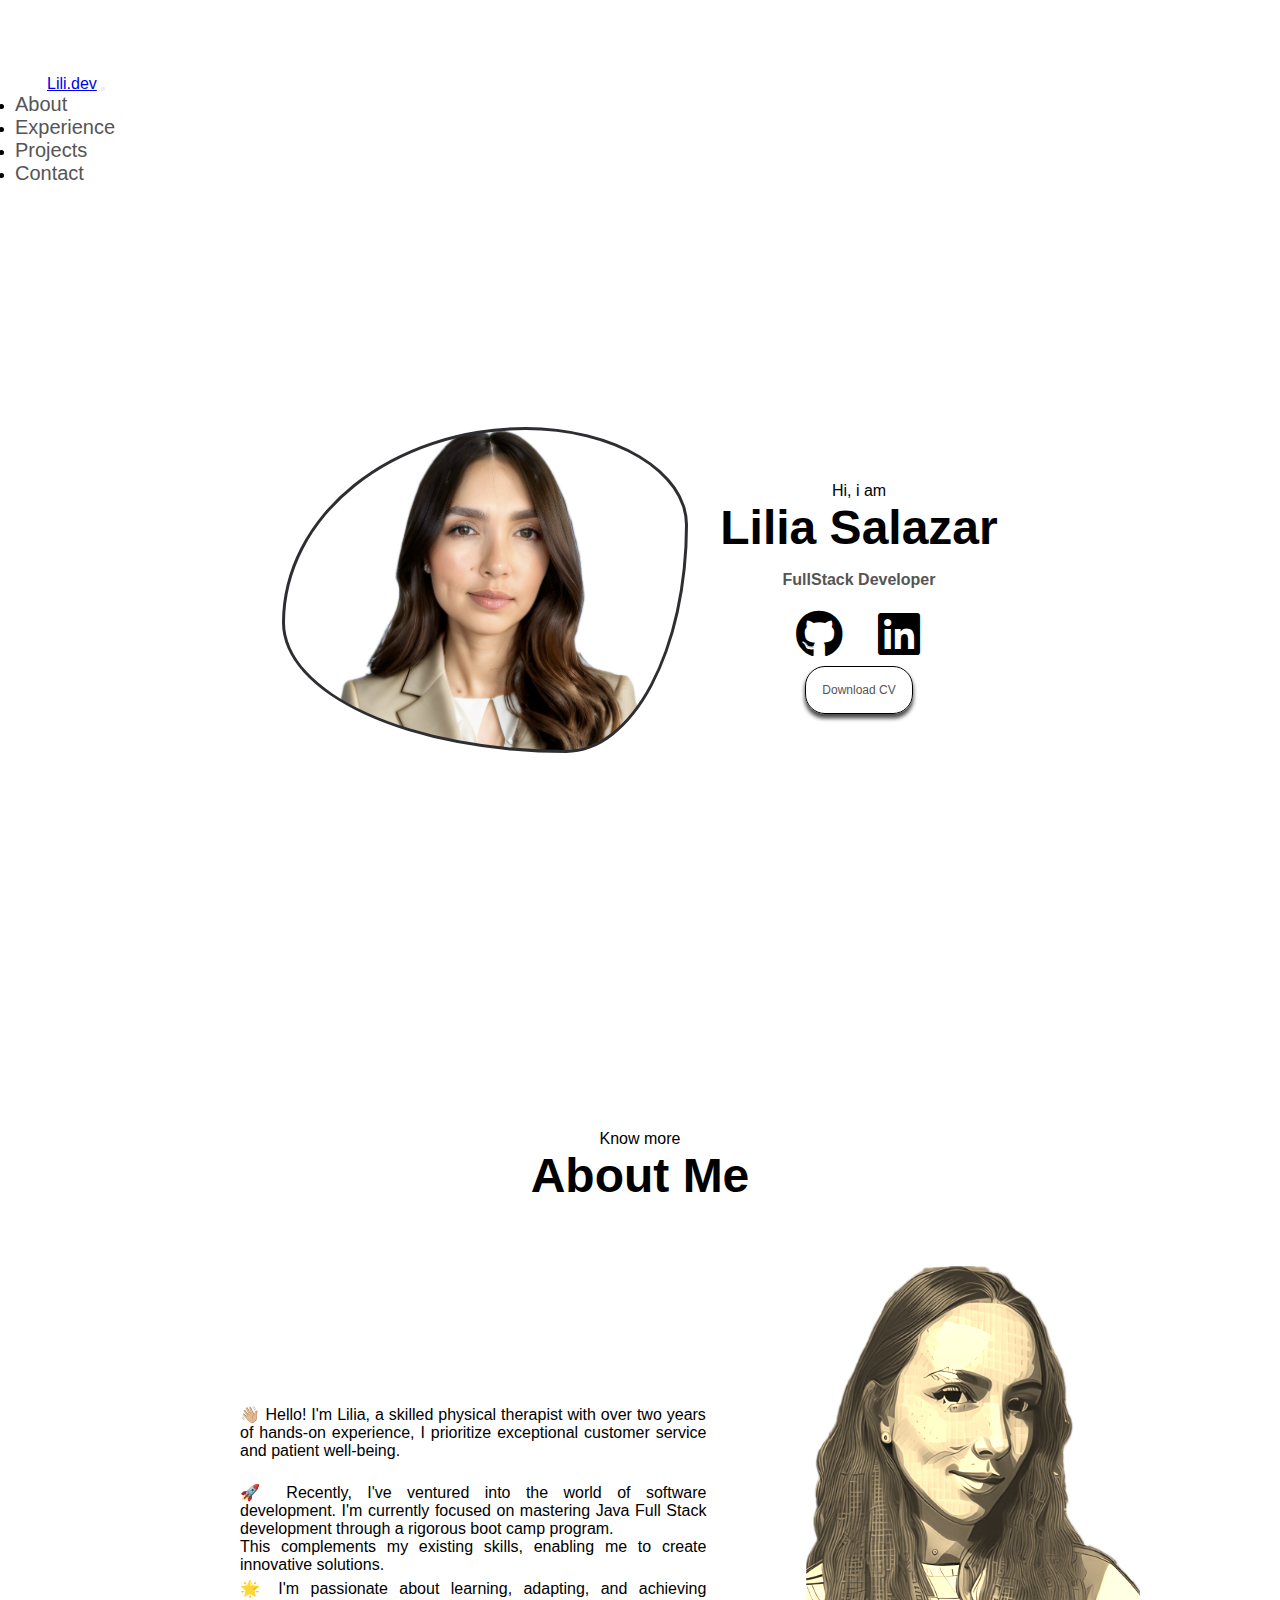
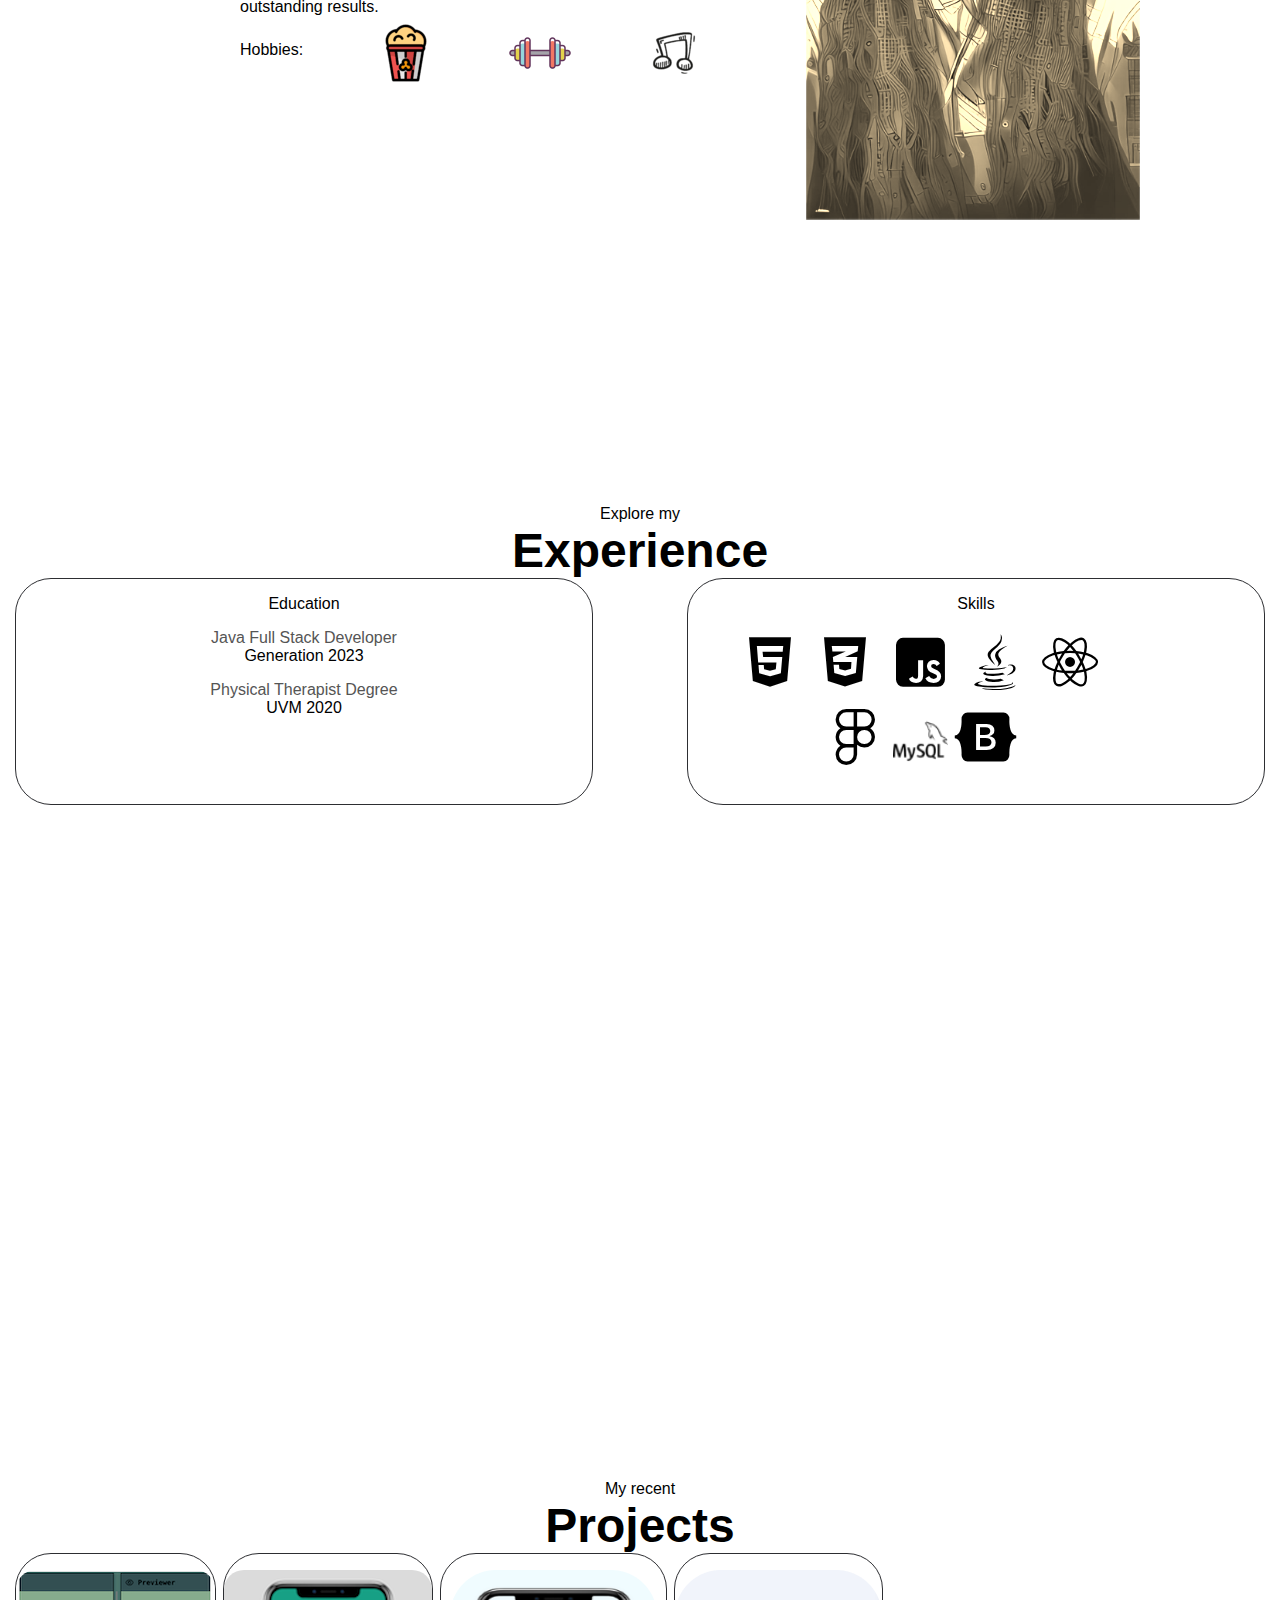
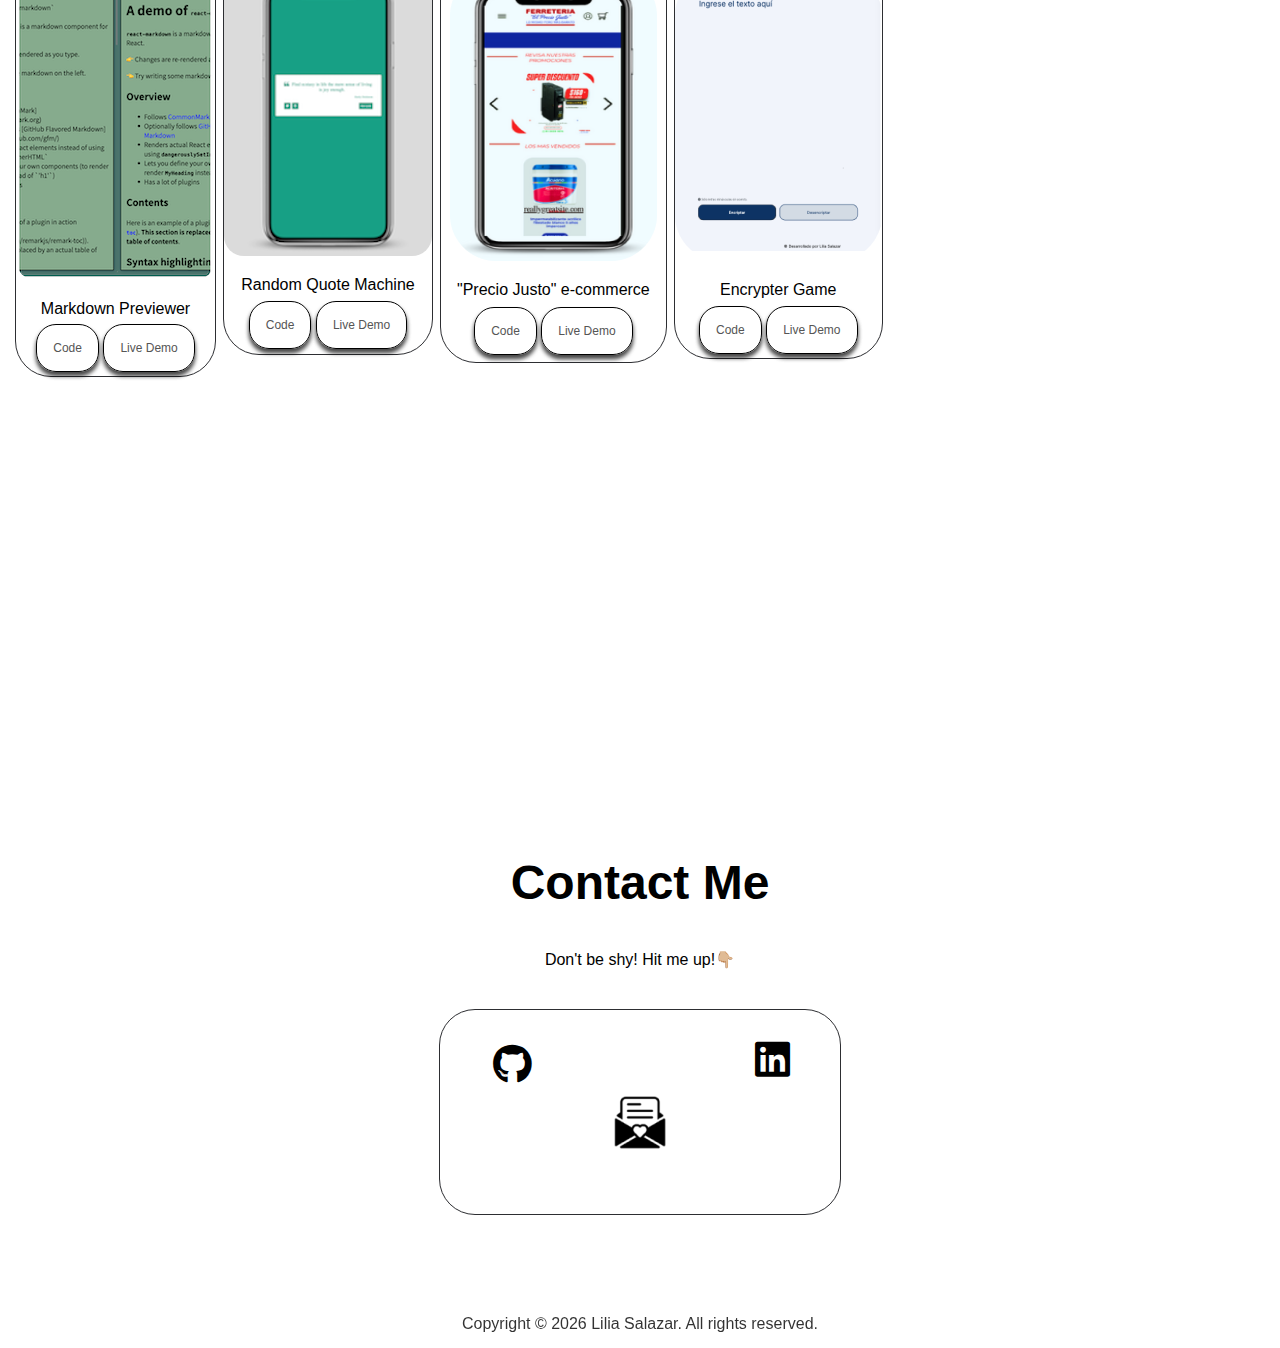
==== commit 4b5cbdbc: "se agregó un nuevo proyecto: markdown preview" ====
--- a/index.html
+++ b/index.html
@@ -160,7 +160,29 @@
         <p class="section_text_p1">My recent</p>
         <h1 class="title">Projects</h1>
         <div class="cards">
-          <div class="project_card box">
+          <div class="project_card">
+            <img
+              class="quote-img"
+              src="./assets/img/projects/markdown.png"
+              alt="project quote machine"
+            />
+            <p class="section_text_p2">Markdown Previewer</p>
+            <div class="show-project">
+              <a
+                class="button nav-a"
+                href="https://github.com/lilijusatre/markdown-previewer"
+                target="_blank"
+                >Code</a
+              >
+              <a
+                class="nav-a button"
+                href="https://markdown-previewer-ten-sooty.vercel.app/"
+                target="_blank"
+                >Live Demo</a
+              >
+            </div>
+          </div>
+          <div class="project_card">
             <img
               class="quote-img"
               src="./assets/img/projects/quotes.png"
@@ -182,7 +204,7 @@
               >
             </div>
           </div>
-          <div class="project_card box">
+          <div class="project_card">
             <img
               src="./assets/img/projects/ecommerce.png"
               alt="ecommerce prevew"
@@ -203,7 +225,7 @@
               >
             </div>
           </div>
-          <div class="project_card box">
+          <div class="project_card">
             <img
               src="./assets/img/projects/encrypter.png"
               alt="project game prevew"
@@ -219,27 +241,6 @@
               <a
                 href="http://encrypter-amber.vercel.app"
                 class="button nav-a"
-                target="_blank"
-                >Live Demo</a
-              >
-            </div>
-          </div>
-          <div class="project_card box">
-            <img
-              src="./assets/img/projects/geek.png"
-              alt="project ecommerce prevew"
-            />
-            <p class="section_text_p2">AluraGeek e-commerce</p>
-            <div class="show-project">
-              <a
-                class="button nav-a"
-                href="https://github.com/lilijusatre/AluraGeek.git"
-                target="_blank"
-                >Code</a
-              >
-              <a
-                class="nav-a button"
-                href="https://lilijusatre.github.io/AluraGeek/"
                 target="_blank"
                 >Live Demo</a
               >
--- a/assets/style.css
+++ b/assets/style.css
@@ -129,15 +129,14 @@
 /* EXPERIENCE */
 .experience_content {
   display: flex;
-  justify-content: center;
+  justify-content: space-between;
   align-items: center;
 }
 .box {
   border: 1px solid #2d2e32;
   border-radius: 2.25rem;
-  width: 25rem;
-  height: 15rem;
-  margin: 5%;
+  width: 45vw;
+  height: 25vh;
 }
 
 .education_text:hover {
@@ -164,10 +163,14 @@
 /* PROJECTS */
 .cards {
   display: flex;
+  gap: 7px;
+  max-width: 97vw;
 }
 .project_card {
   height: 100%;
   padding-top: 1rem;
+  border: 1px solid #2d2e32;
+  border-radius: 2.25rem;
 }
 .show-project {
   margin: 10%;
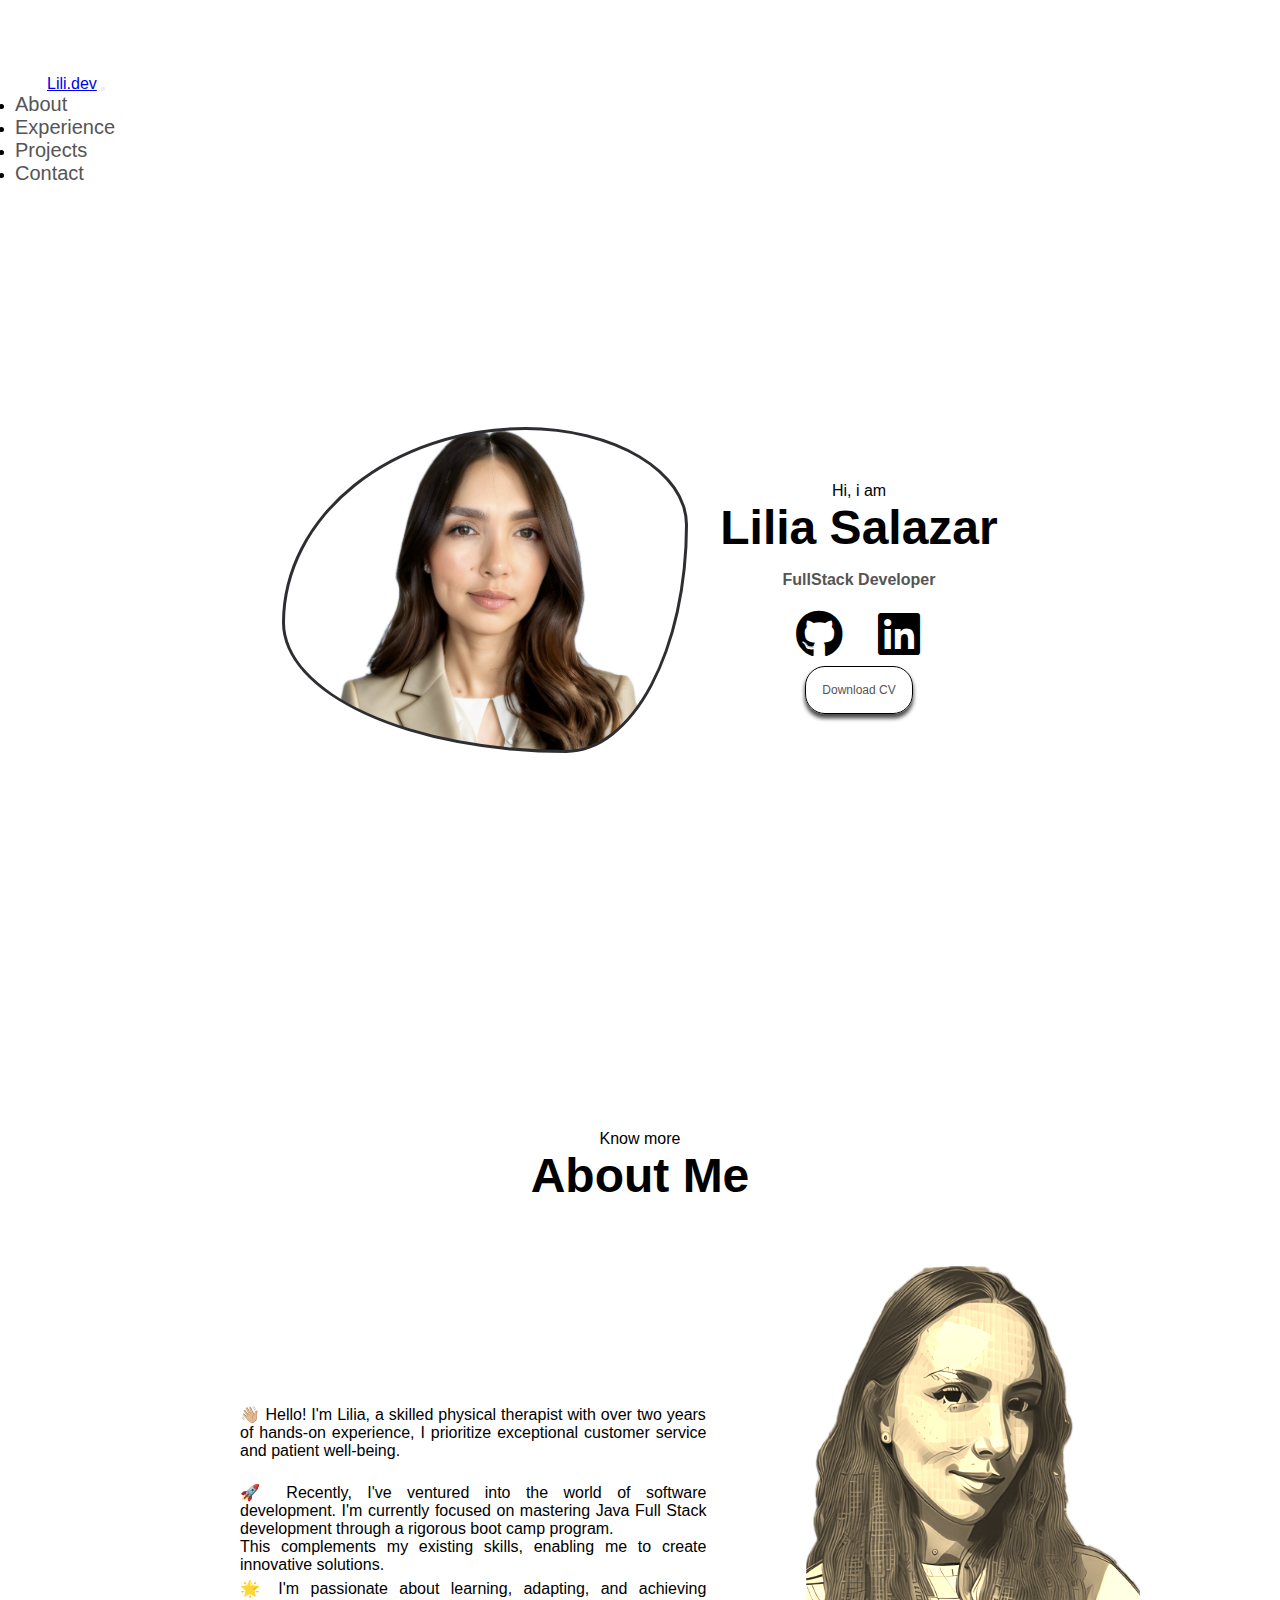
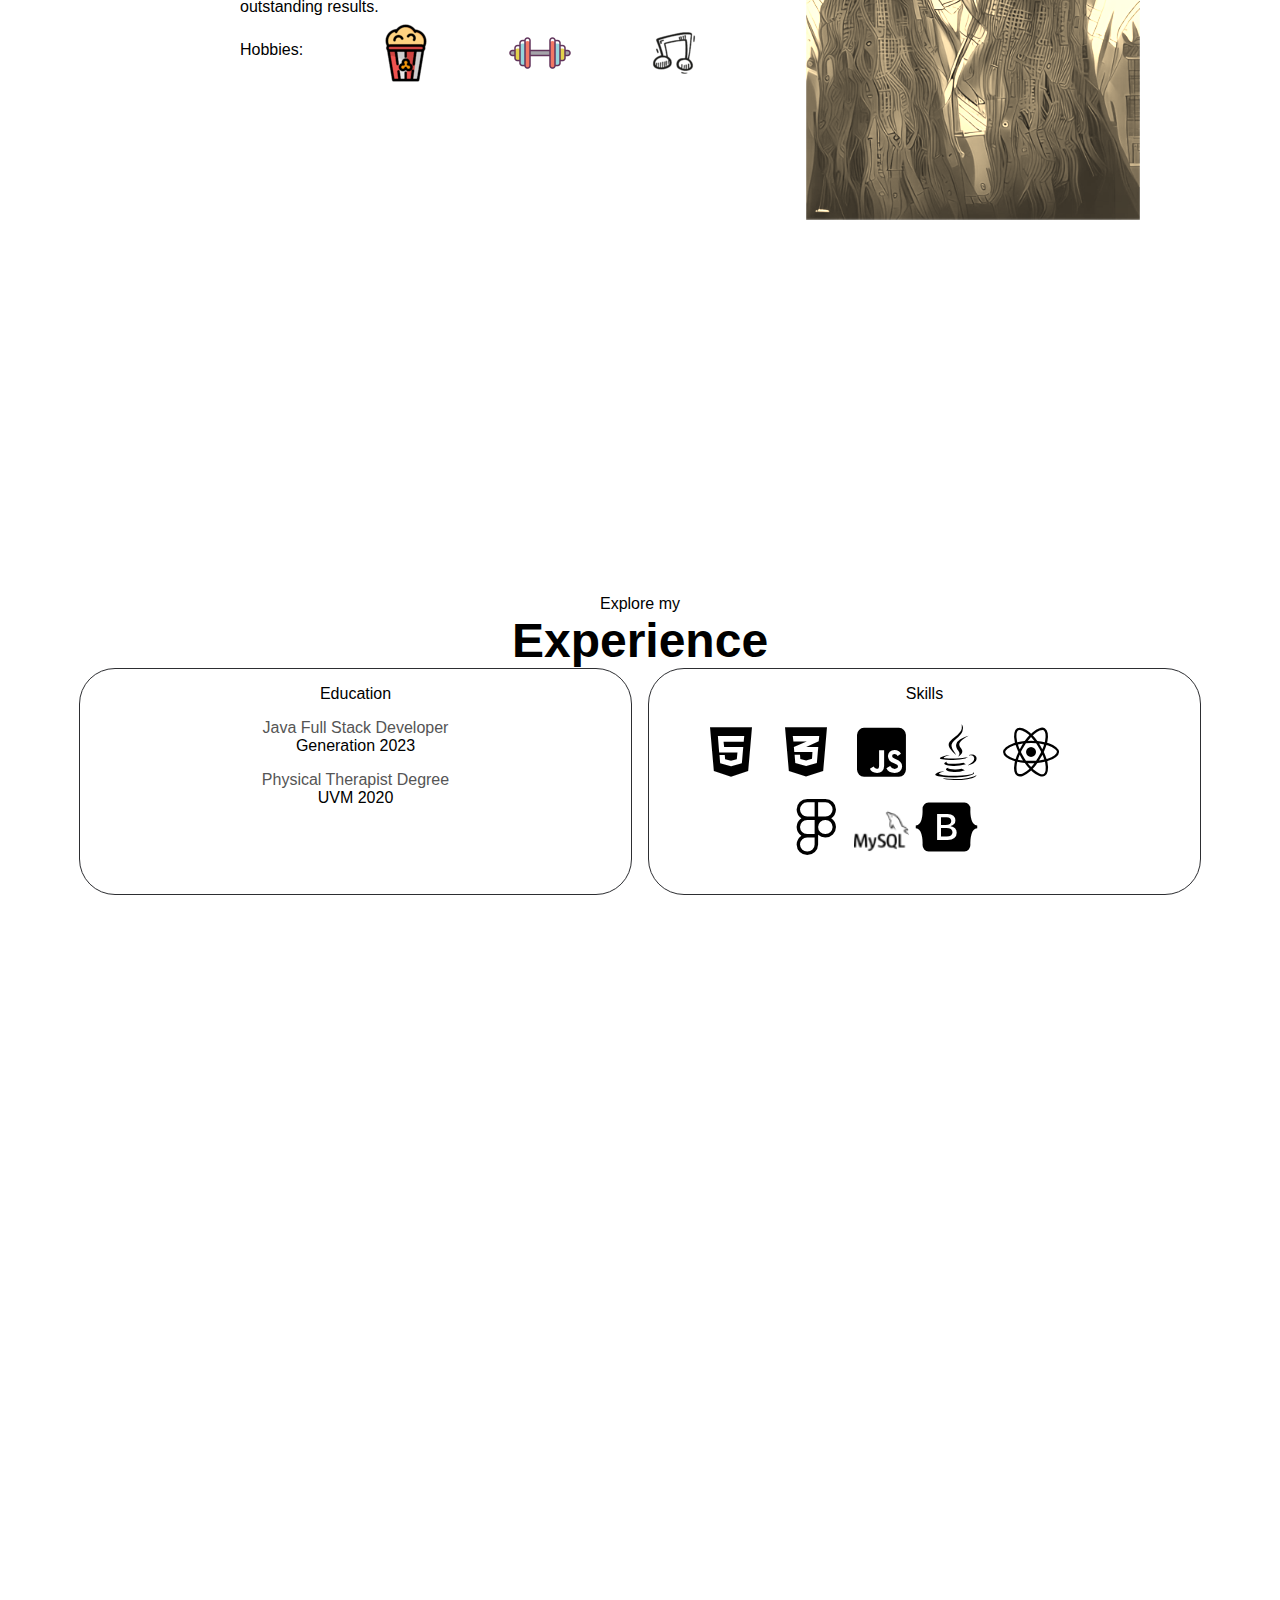
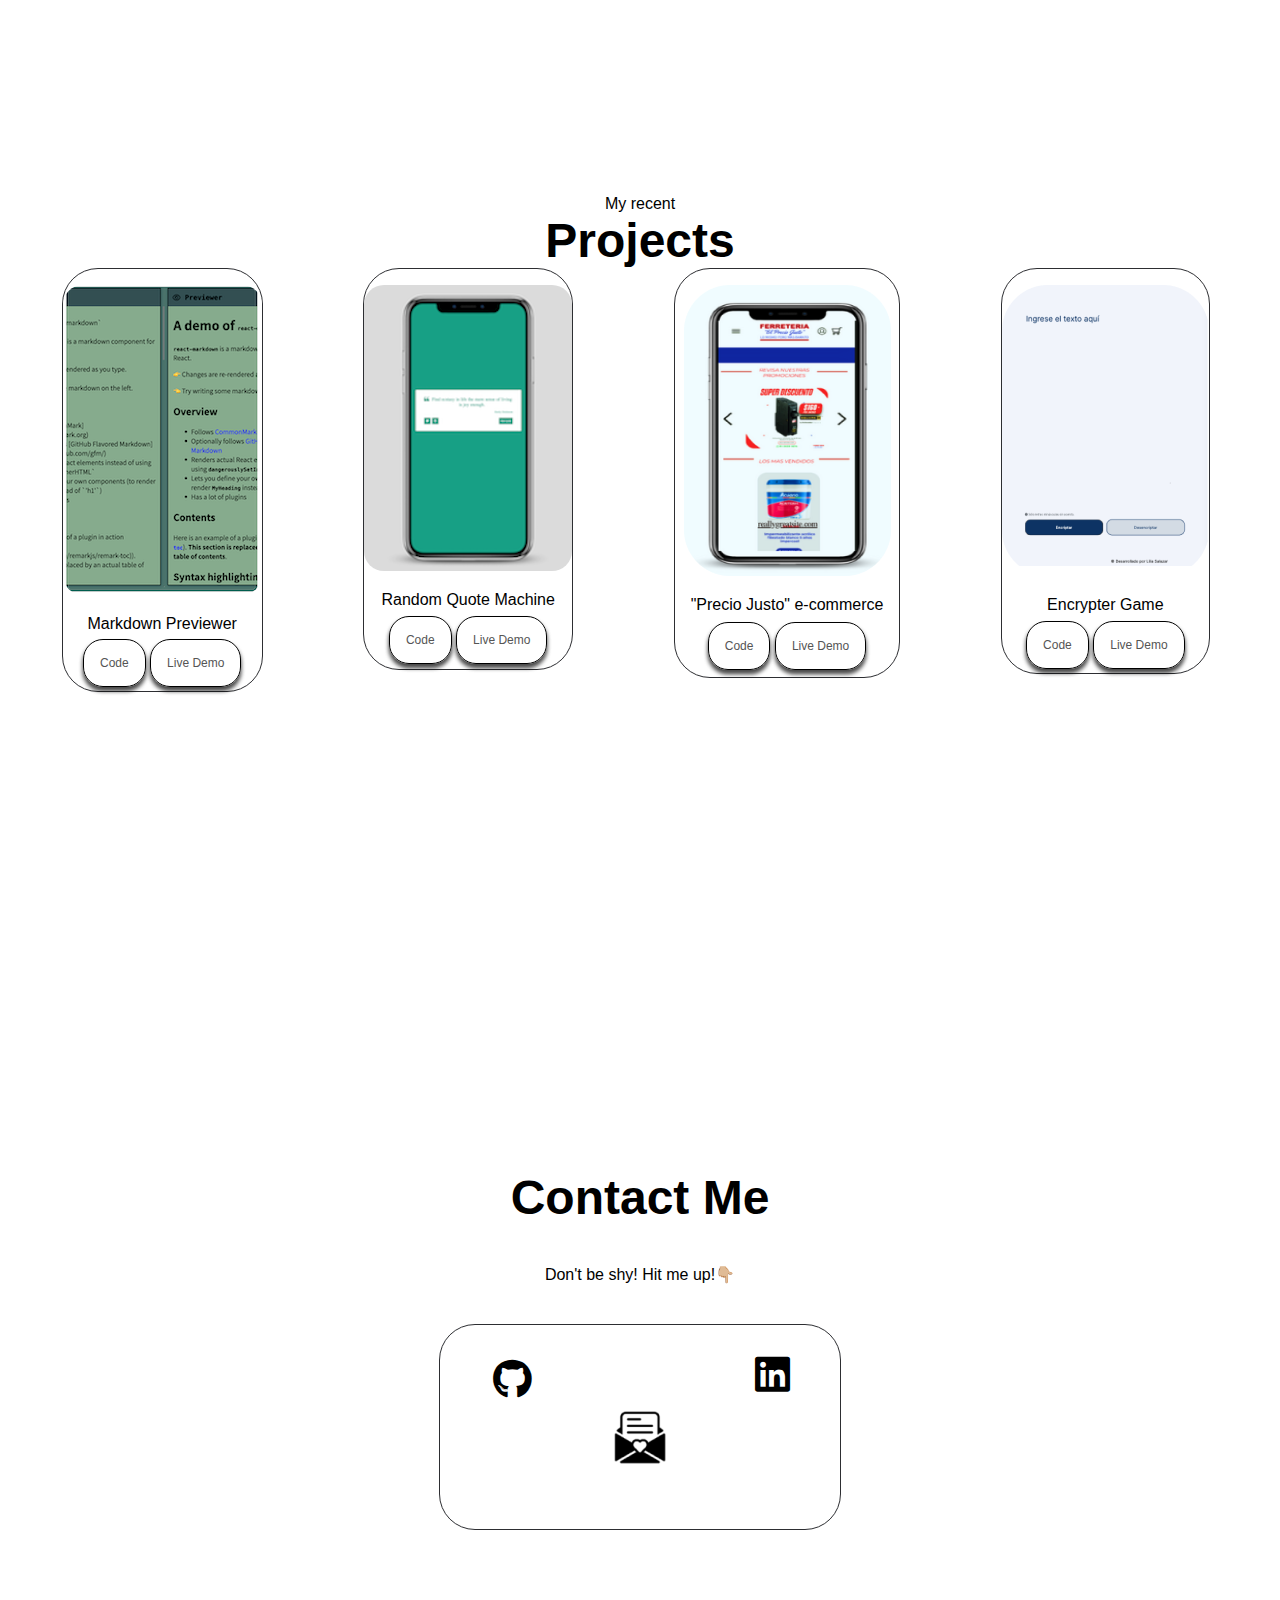
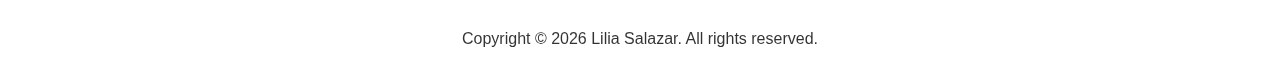
==== commit a2ae60c4: "cambios en estilo" ====
--- a/index.html
+++ b/index.html
@@ -77,7 +77,7 @@
               ></i
             ></a>
           </div>
-          <a href="./assets/img/Resume.png" class="button nav-a" target="_blank"
+          <a href="./assets/img/Resume.pdf" class="button nav-a" target="_blank"
             >Download CV</a
           >
         </div>
--- a/assets/style.css
+++ b/assets/style.css
@@ -127,10 +127,15 @@
   justify-content: space-between;
 }
 /* EXPERIENCE */
+#experience {
+  padding: 25vh 5vw;
+  width: auto;
+}
 .experience_content {
   display: flex;
   justify-content: space-between;
   align-items: center;
+  gap: 1rem;
 }
 .box {
   border: 1px solid #2d2e32;
@@ -165,6 +170,7 @@
   display: flex;
   gap: 7px;
   max-width: 97vw;
+  justify-content: space-around;
 }
 .project_card {
   height: 100%;
@@ -319,6 +325,7 @@
   .column#sepia img {
     display: none;
   }
+
   .experience_content {
     flex-direction: column;
   }
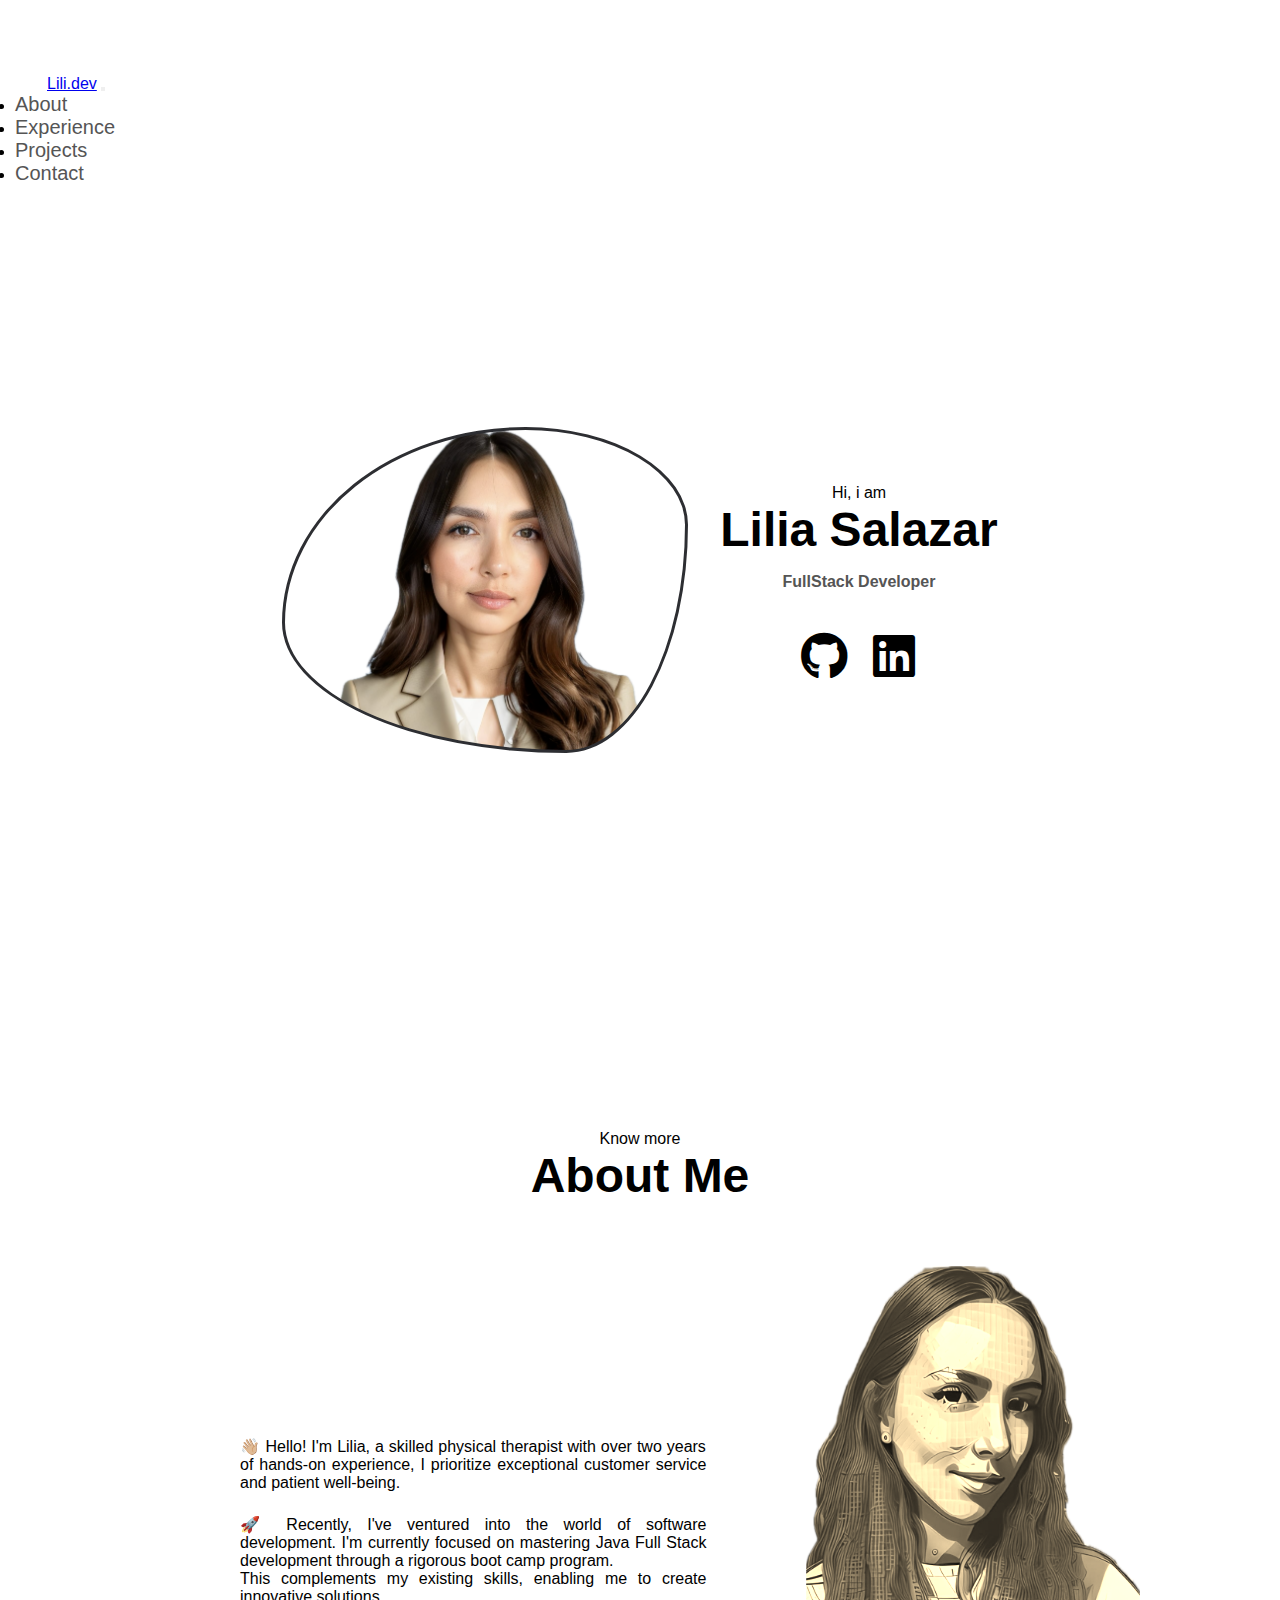
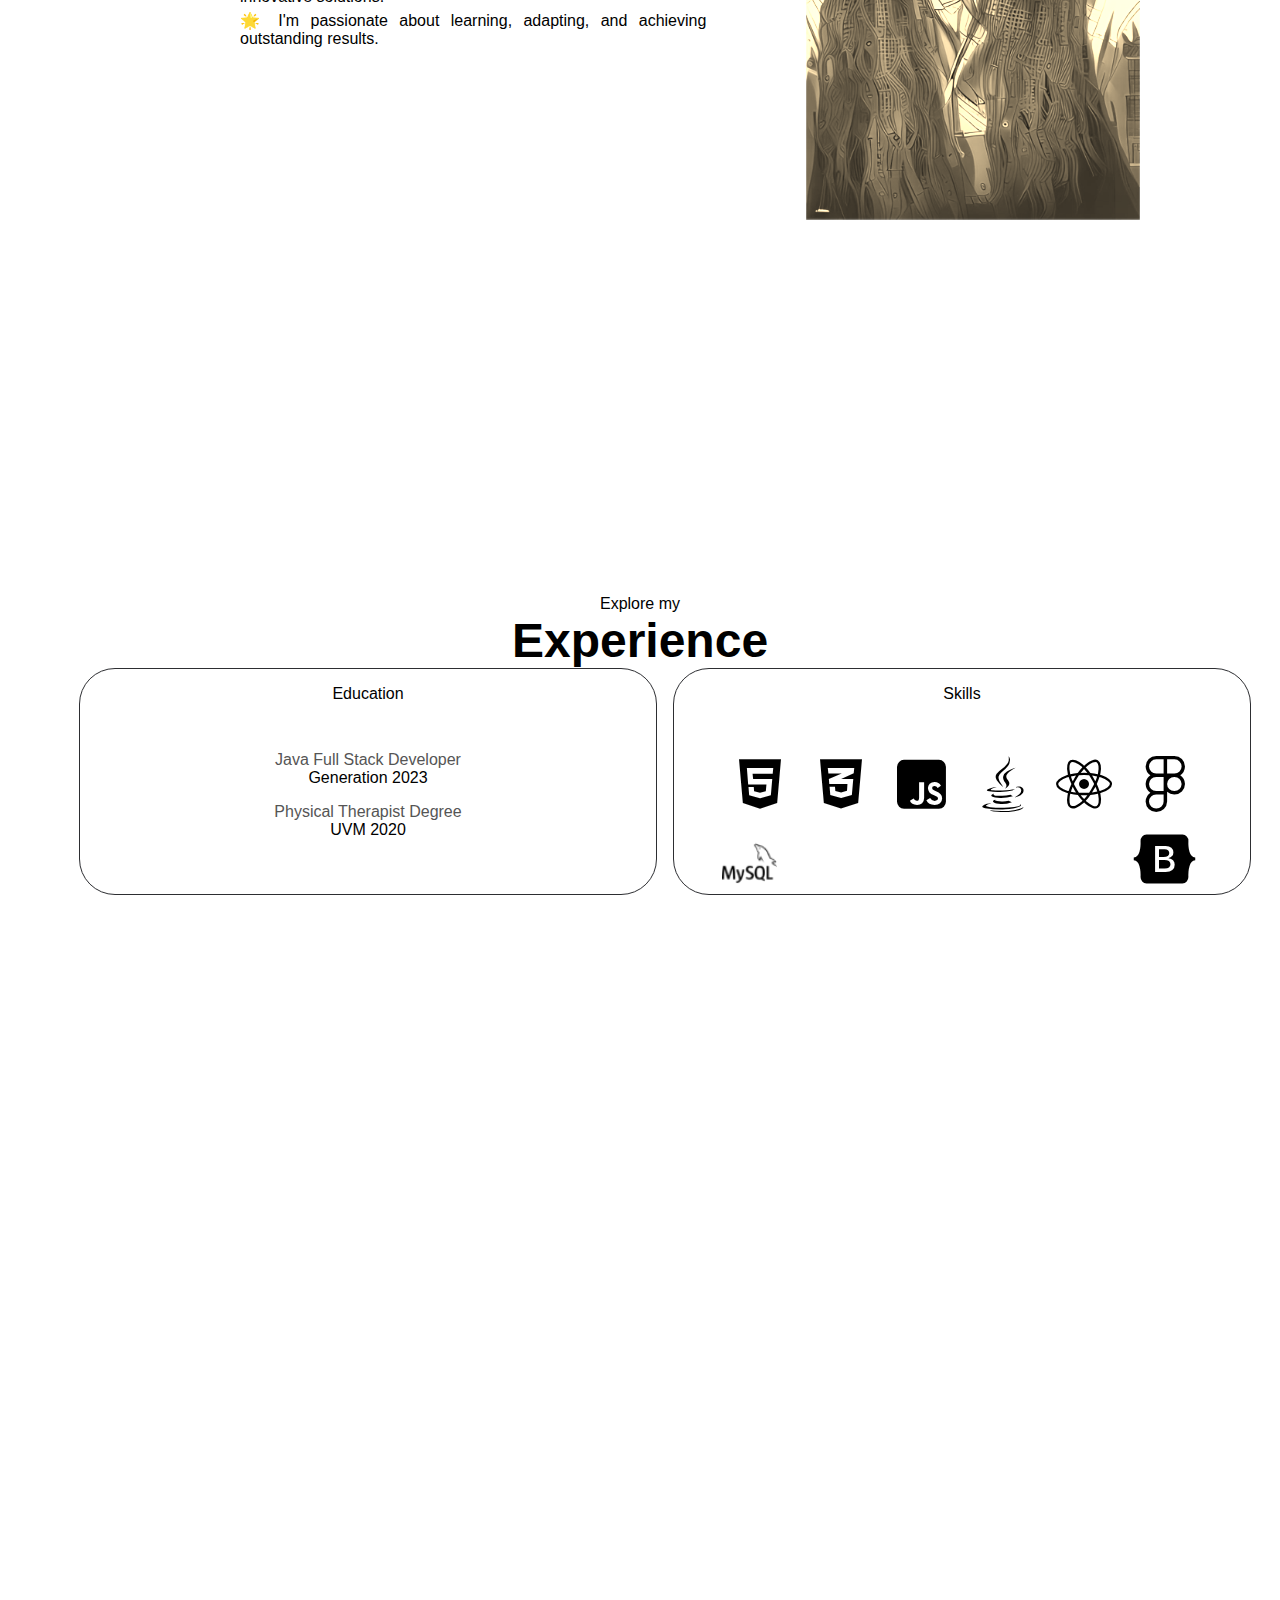
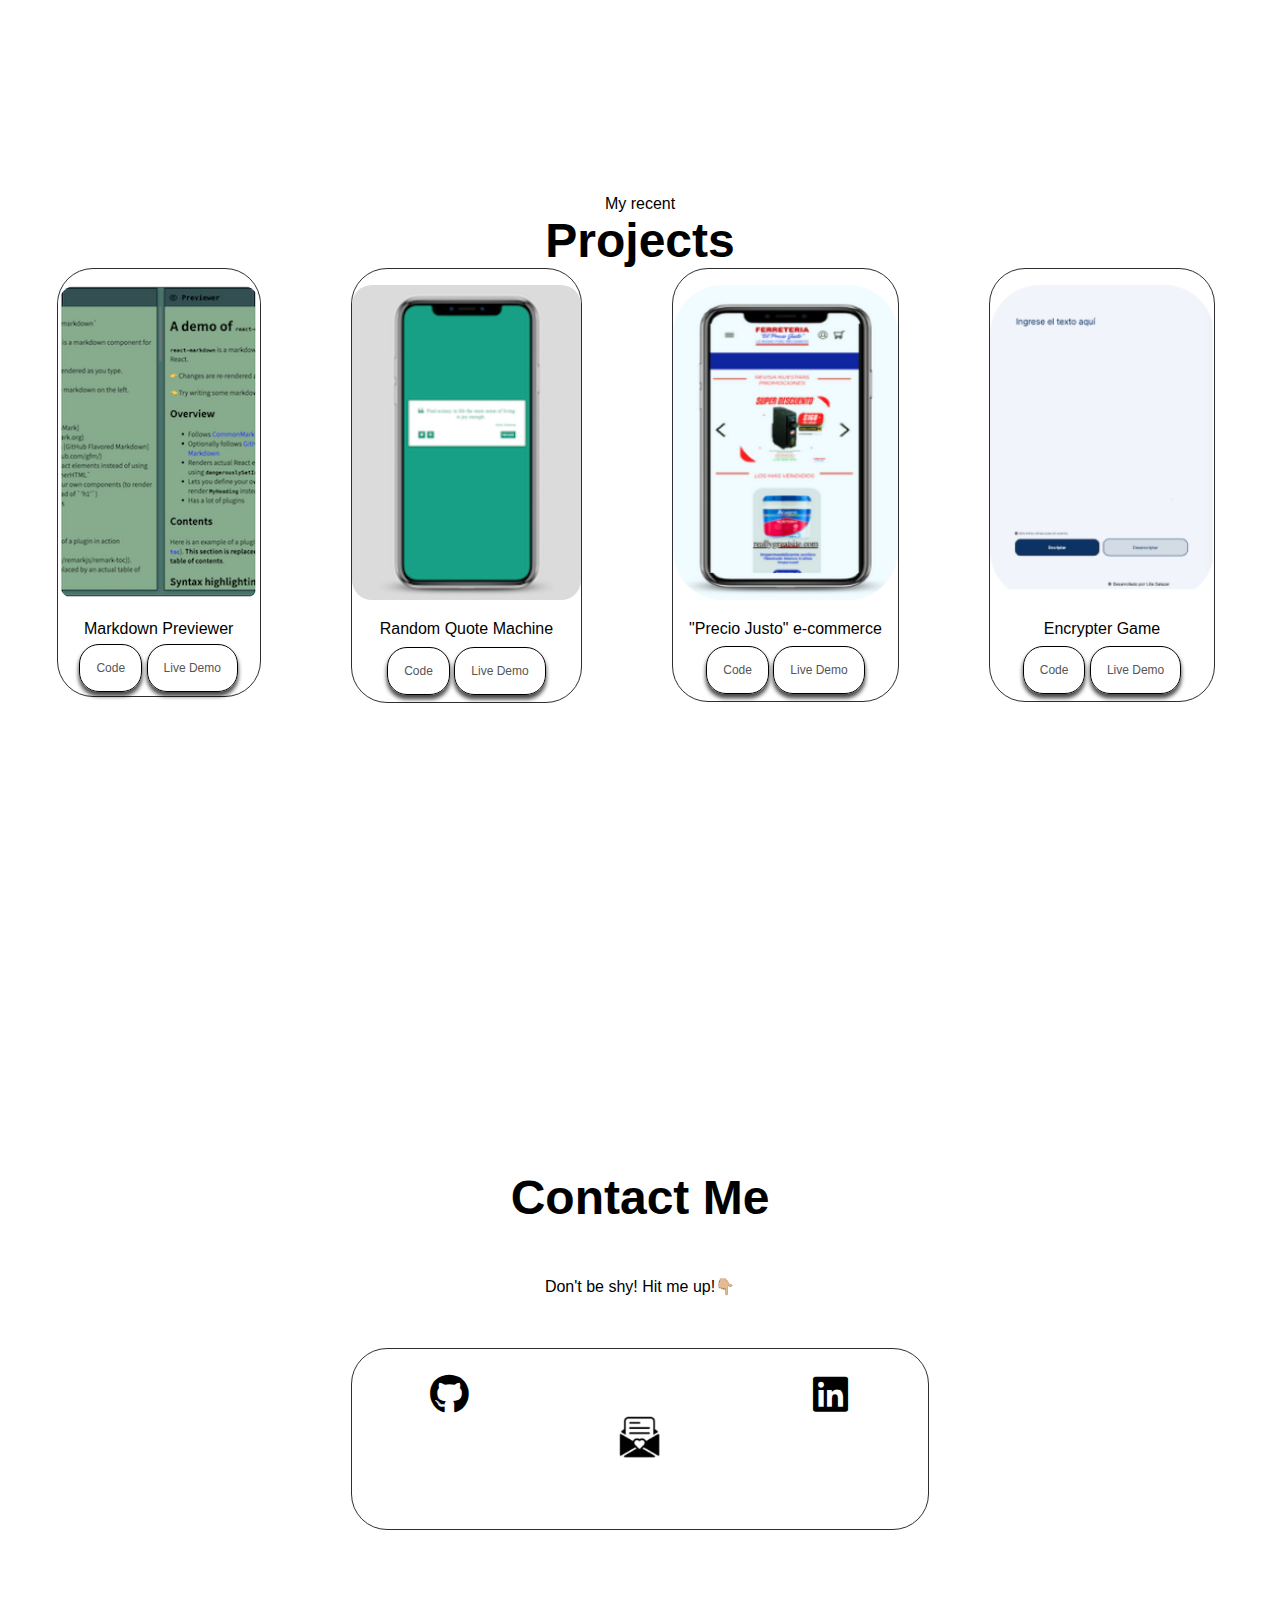
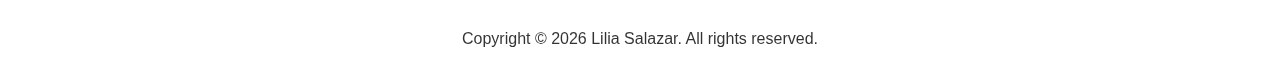
==== commit 2b0118de: "ajustes de estilo" ====
--- a/index.html
+++ b/index.html
@@ -77,9 +77,9 @@
               ></i
             ></a>
           </div>
-          <a href="./assets/img/Resume.pdf" class="button nav-a" target="_blank"
+          <!-- <a href="./assets/img/Resume.pdf" class="button nav-a" target="_blank"
             >Download CV</a
-          >
+          > -->
         </div>
       </div>
     </header>
@@ -108,13 +108,13 @@
               🌟 I'm passionate about learning, adapting, and achieving
               outstanding results.
             </p>
-            <div class="hobbies-div">
+            <!-- <div class="hobbies-div">
               <p>Hobbies:</p>
 
               <img src="/assets/img/icons/Cinema Popcorn Icon.png" alt="" />
               <img src="/assets/img/icons/Pesas Gym Icon (1).png" alt="" />
               <img src="./assets/img/icons/Music Note Icon.png" alt="" />
-            </div>
+            </div> -->
           </div>
           <div class="image-me">
             <a href="#" class="column col-xs-6" id="sepia"
@@ -206,6 +206,7 @@
           </div>
           <div class="project_card">
             <img
+              class="quote-img"
               src="./assets/img/projects/ecommerce.png"
               alt="ecommerce prevew"
             />
@@ -227,6 +228,7 @@
           </div>
           <div class="project_card">
             <img
+              class="quote-img"
               src="./assets/img/projects/encrypter.png"
               alt="project game prevew"
             />
@@ -252,10 +254,7 @@
         <h1 class="title">Contact Me</h1>
         <p class="section_text_p1">Don't be shy! Hit me up!👇🏼</p>
         <div class="contact box">
-          <a
-            href="https://github.com/lilijusatre"
-            class="contact-icon"
-            target="_blank"
+          <a href="https://github.com/lilijusatre" target="_blank"
             ><i
               class="contact-icon fa-brands fa-github"
               style="color: #000000"
--- a/assets/style.css
+++ b/assets/style.css
@@ -140,7 +140,7 @@
 .box {
   border: 1px solid #2d2e32;
   border-radius: 2.25rem;
-  width: 45vw;
+  min-width: 45vw;
   height: 25vh;
 }
 
@@ -152,9 +152,9 @@
   font-size: 3.5rem;
   display: flex;
   flex-wrap: wrap;
-  justify-content: center;
-  max-width: 400px;
-  margin: 0 2rem;
+  justify-content: space-between;
+  max-width: 90%;
+  margin: 3rem;
   /* height: 50%; */
   align-content: center;
   align-items: center;
@@ -164,6 +164,9 @@
   width: 65px;
   height: 65px;
   margin: 5px;
+}
+.education_text {
+  margin: 3rem;
 }
 /* PROJECTS */
 .cards {
@@ -196,6 +199,7 @@
 }
 .quote-img {
   border-radius: 20px;
+  height: 35vh;
 }
 /* CONTACT */
 .contact {
@@ -206,17 +210,21 @@
   max-width: 400px;
   margin: 0 2rem;
   height: 50%;
-  padding-top: 1.5rem;
+  /* padding-top: 1.5rem; */
 }
 .contact i,
 .contact-icon {
   width: 65px;
   height: 65px;
-  margin: 5px;
-}
+  margin-top: 25px;
+}
+
 .btn-email {
   border: none;
   background-color: transparent;
+}
+#imagen {
+  width: 55px;
 }
 #contact {
   display: flex;
